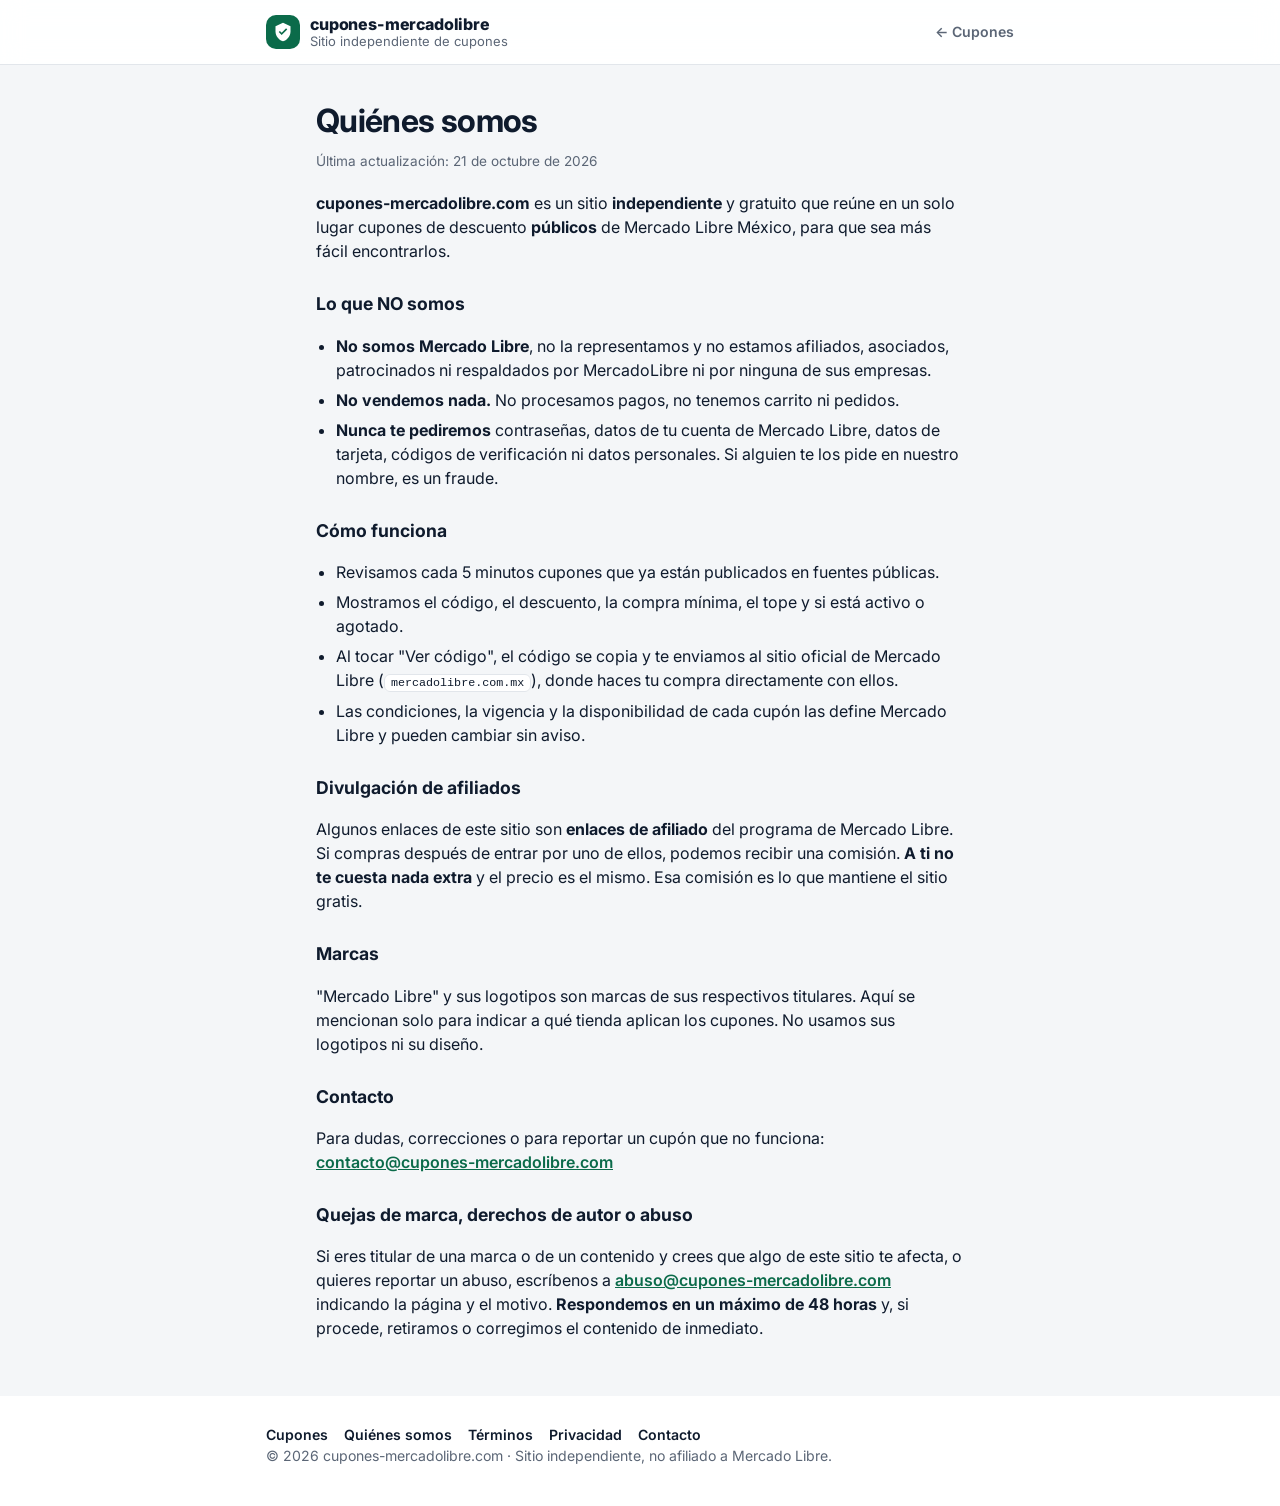
==== acerca.html @ a334231e "Animación de 27 s "Cómo usar un cupón" (16:9, sin audio) Motion graphic hecho con HTML y JS en la se" ====
<!doctype html>
<html lang="es-MX">
<head>
  <meta charset="utf-8">
  <meta name="viewport" content="width=device-width, initial-scale=1">
  <title>Quiénes somos y contacto — cupones-mercadolibre.com</title>
  <meta name="description" content="cupones-mercadolibre.com es un sitio independiente que reúne cupones públicos de Mercado Libre México. No estamos afiliados a Mercado Libre. Contacto y divulgación de afiliados.">
  <link rel="canonical" href="https://cupones-mercadolibre.com/acerca">
  <link rel="icon" href="data:image/svg+xml,<svg xmlns='http://www.w3.org/2000/svg' viewBox='0 0 24 24'><path fill='%230b6b4a' d='M12 1 3 5v6c0 5.6 3.8 10.7 9 12 5.2-1.3 9-6.4 9-12V5l-9-4z'/><path fill='white' d='m10.4 15.6-3.5-3.5 1.4-1.4 2.1 2.1 5.3-5.3 1.4 1.4z'/></svg>">
  <link rel="preconnect" href="https://fonts.googleapis.com">
  <link rel="preconnect" href="https://fonts.gstatic.com" crossorigin>
  <link href="https://fonts.googleapis.com/css2?family=Inter:wght@400;600;700;800&display=swap" rel="stylesheet">
  <link rel="stylesheet" href="styles.css?v=9">
</head>
<body>
  <header class="top">
    <div class="wrap top-in">
      <a class="logo" href="/" aria-label="cupones-mercadolibre.com, inicio"><span class="logo-mark" aria-hidden="true"><svg viewBox="0 0 24 24"><path d="M12 1 3 5v6c0 5.6 3.8 10.7 9 12 5.2-1.3 9-6.4 9-12V5l-9-4z"/><path class="logo-check" d="m10.4 15.6-3.5-3.5 1.4-1.4 2.1 2.1 5.3-5.3 1.4 1.4z"/></svg></span><span class="logo-txt"><span class="logo-nombre">cupones-mercadolibre</span><span class="logo-tag">Sitio independiente de cupones</span></span></a>
      <a class="volver" href="/">← Cupones</a>
    </div>
  </header>

  <main class="wrap legal">
    <h1>Quiénes somos</h1>
    <p class="actualizado">Última actualización: 21 de octubre de 2026</p>

    <p><strong>cupones-mercadolibre.com</strong> es un sitio <strong>independiente</strong> y gratuito que reúne en un solo lugar cupones de descuento <strong>públicos</strong> de Mercado Libre México, para que sea más fácil encontrarlos.</p>

    <h2>Lo que NO somos</h2>
    <ul>
      <li><strong>No somos Mercado Libre</strong>, no la representamos y no estamos afiliados, asociados, patrocinados ni respaldados por MercadoLibre ni por ninguna de sus empresas.</li>
      <li><strong>No vendemos nada.</strong> No procesamos pagos, no tenemos carrito ni pedidos.</li>
      <li><strong>Nunca te pediremos</strong> contraseñas, datos de tu cuenta de Mercado Libre, datos de tarjeta, códigos de verificación ni datos personales. Si alguien te los pide en nuestro nombre, es un fraude.</li>
    </ul>

    <h2>Cómo funciona</h2>
    <ul>
      <li>Revisamos cada 5 minutos cupones que ya están publicados en fuentes públicas.</li>
      <li>Mostramos el código, el descuento, la compra mínima, el tope y si está activo o agotado.</li>
      <li>Al tocar "Ver código", el código se copia y te enviamos al sitio oficial de Mercado Libre (<code>mercadolibre.com.mx</code>), donde haces tu compra directamente con ellos.</li>
      <li>Las condiciones, la vigencia y la disponibilidad de cada cupón las define Mercado Libre y pueden cambiar sin aviso.</li>
    </ul>

    <h2 id="afiliados">Divulgación de afiliados</h2>
    <p>Algunos enlaces de este sitio son <strong>enlaces de afiliado</strong> del programa de Mercado Libre. Si compras después de entrar por uno de ellos, podemos recibir una comisión. <strong>A ti no te cuesta nada extra</strong> y el precio es el mismo. Esa comisión es lo que mantiene el sitio gratis.</p>

    <h2>Marcas</h2>
    <p>"Mercado Libre" y sus logotipos son marcas de sus respectivos titulares. Aquí se mencionan solo para indicar a qué tienda aplican los cupones. No usamos sus logotipos ni su diseño.</p>

    <h2 id="contacto">Contacto</h2>
    <p>Para dudas, correcciones o para reportar un cupón que no funciona:<br>
      <a href="mailto:contacto@cupones-mercadolibre.com">contacto@cupones-mercadolibre.com</a></p>

    <h2 id="quejas">Quejas de marca, derechos de autor o abuso</h2>
    <p>Si eres titular de una marca o de un contenido y crees que algo de este sitio te afecta, o quieres reportar un abuso, escríbenos a <a href="mailto:abuso@cupones-mercadolibre.com">abuso@cupones-mercadolibre.com</a> indicando la página y el motivo. <strong>Respondemos en un máximo de 48 horas</strong> y, si procede, retiramos o corregimos el contenido de inmediato.</p>
  </main>

  <footer class="pie">
    <div class="wrap">
      <nav class="pie-links"><a href="/">Cupones</a><a href="/acerca">Quiénes somos</a><a href="/terminos">Términos</a><a href="/privacidad">Privacidad</a><a href="/acerca#contacto">Contacto</a></nav>
      <p>© 2026 cupones-mercadolibre.com · Sitio independiente, no afiliado a Mercado Libre.</p>
    </div>
  </footer>
</body>
</html>
---- styles.css ----
:root {
  --bg: #f4f6f8;
  --card: #ffffff;
  --text: #0f1b2d;
  --muted: #5b6676;
  --line: #e2e6eb;
  --soft: #f0f3f6;
  --accent: #0b6b4a;
  --accent-ink: #ffffff;
  --accent-soft: #e7f4ee;
  --accent-line: #bfe0d0;
  --warn: #b45309;
  --warn-soft: #fdf3e4;
  --heart: #e11d48;
  --heart-soft: #fde8ee;
  --radius: 14px;
  --ease-out: cubic-bezier(0.23, 1, 0.32, 1);
}
@media (prefers-color-scheme: dark) {
  :root {
    --bg: #0d1117;
    --card: #161b22;
    --text: #e8edf3;
    --muted: #97a3b2;
    --line: #2a313b;
    --soft: #1c222b;
    --accent: #3fcf95;
    --accent-ink: #052016;
    --accent-soft: #12302a;
    --accent-line: #1f5a45;
    --warn: #f5a524;
    --warn-soft: #33260f;
    --heart: #fb7185;
    --heart-soft: #3a1820;
  }
}

* { box-sizing: border-box; }
[hidden] { display: none !important; }
html { -webkit-text-size-adjust: 100%; scroll-behavior: smooth; scroll-padding-top: 72px; }
body {
  margin: 0;
  font-family: Inter, system-ui, -apple-system, "Segoe UI", Roboto, sans-serif;
  background: var(--bg);
  color: var(--text);
  line-height: 1.5;
  -webkit-font-smoothing: antialiased;
}
.wrap { max-width: 780px; margin: 0 auto; padding: 0 16px; }
.nowrap { white-space: nowrap; }
button, input, textarea { font: inherit; color: inherit; }
::selection { background: var(--accent-soft); color: var(--text); }
:focus-visible { outline: 2px solid var(--accent); outline-offset: 2px; border-radius: 6px; }
svg { display: block; }

/* ---------- Encabezado ---------- */
.top {
  position: sticky; top: 0; z-index: 10;
  background: color-mix(in srgb, var(--card) 92%, transparent);
  backdrop-filter: saturate(180%) blur(12px);
  -webkit-backdrop-filter: saturate(180%) blur(12px);
  border-bottom: 1px solid var(--line);
}
.top-in { display: flex; align-items: center; justify-content: space-between; gap: 16px; height: 64px; }
.logo { display: flex; align-items: center; gap: 10px; color: var(--text); text-decoration: none; min-width: 0; }
.logo-mark { flex: none; width: 34px; height: 34px; display: grid; place-items: center; border-radius: 10px; background: var(--accent); }
.logo-mark svg { width: 20px; height: 20px; fill: var(--accent-ink); }
.logo-mark .logo-check { fill: var(--accent); }
.logo-txt { display: flex; flex-direction: column; line-height: 1.15; min-width: 0; }
.logo-nombre { font-weight: 800; font-size: 1rem; letter-spacing: -.01em; white-space: nowrap; }
.logo-tag { font-size: .8125rem; color: var(--muted); font-weight: 400; white-space: nowrap; }
.nav { display: flex; gap: 4px; }
.nav a { color: var(--muted); text-decoration: none; font-size: .88rem; font-weight: 600; padding: 8px 10px; border-radius: 8px; transition: color 150ms ease, background-color 150ms ease; }
.nav a:hover { color: var(--text); background: var(--soft); }

/* ---------- Portada ---------- */
.hero { background: var(--card); padding: 36px 0 28px; }
.vivo { display: flex; align-items: center; gap: 8px; margin: 16px 0 0; color: var(--accent); font-size: .95rem; font-weight: 600; }
.punto { width: 8px; height: 8px; border-radius: 50%; background: var(--accent); box-shadow: 0 0 0 3px color-mix(in srgb, var(--accent) 25%, transparent); }
.hero h1 {
  margin: 0;
  font-size: clamp(2.2rem, 7vw, 3.5rem);
  line-height: 1.04; letter-spacing: -.03em; font-weight: 800;
  text-wrap: balance;
}
.sub { margin: 12px 0 0; color: var(--text); max-width: 60ch; font-size: 1.125rem; }

.confianza { list-style: none; margin: 14px 0 0; padding: 0; display: flex; flex-wrap: wrap; gap: 6px 20px; }
.confianza li { display: flex; align-items: center; gap: 7px; font-size: .95rem; color: var(--muted); }
.ok {
  flex: none; width: 18px; height: 18px; border-radius: 50%; background: var(--accent);
  -webkit-mask: url("data:image/svg+xml,%3Csvg xmlns='http://www.w3.org/2000/svg' viewBox='0 0 24 24'%3E%3Cpath d='M12 2a10 10 0 1 0 0 20 10 10 0 0 0 0-20zm-1.2 14.2-4-4 1.4-1.4 2.6 2.6 5.6-5.6 1.4 1.4-7 7z'/%3E%3C/svg%3E") center / contain no-repeat;
          mask: url("data:image/svg+xml,%3Csvg xmlns='http://www.w3.org/2000/svg' viewBox='0 0 24 24'%3E%3Cpath d='M12 2a10 10 0 1 0 0 20 10 10 0 0 0 0-20zm-1.2 14.2-4-4 1.4-1.4 2.6 2.6 5.6-5.6 1.4 1.4-7 7z'/%3E%3C/svg%3E") center / contain no-repeat;
}


/* ---------- Cómo funciona ---------- */
.como { margin-top: 48px; }
.como h2 { margin: 0 0 14px; font-size: 1.35rem; letter-spacing: -.02em; font-weight: 800; }
.pasos { list-style: none; padding: 0; margin: 0; display: grid; grid-template-columns: repeat(2, 1fr); gap: 10px; counter-reset: paso; }
.pasos li { counter-increment: paso; position: relative; background: var(--card); border-radius: 12px; padding: 16px 16px 16px 56px; }
.pasos li::before {
  content: counter(paso); position: absolute; left: 16px; top: 15px;
  display: grid; place-items: center; width: 28px; height: 28px; border-radius: 50%;
  background: var(--accent-soft); color: var(--accent); font-weight: 800; font-size: .9rem;
}
.pasos strong { display: block; font-size: 1rem; }
.pasos span { display: block; font-size: .95rem; color: var(--muted); margin-top: 2px; }

/* ---------- Títulos de sección ---------- */
.seccion-titulo { display: flex; flex-wrap: wrap; align-items: center; justify-content: space-between; gap: 8px 16px; margin: 32px 0 14px; }
.seccion-titulo h2 { margin: 0; font-size: 1.35rem; letter-spacing: -.02em; font-weight: 800; }
.seccion-sub { margin: 0; width: 100%; color: var(--muted); font-size: 1rem; }
.bloque { margin-top: 8px; }

/* Filtros */
.chips { display: flex; gap: 8px; flex-wrap: wrap; }
.chip {
  font-size: .85rem; font-weight: 600;
  border: 1px solid var(--line); background: var(--card); color: var(--text);
  padding: 6px 14px; border-radius: 999px; cursor: pointer;
  transition: transform 140ms var(--ease-out), background-color 150ms ease, color 150ms ease;
}
.chip:active { transform: scale(0.97); }
.chip[aria-pressed="true"] { background: var(--text); border-color: var(--text); color: var(--card); }

/* ---------- Cupones ---------- */
.lista { display: grid; gap: 14px; }
.cupon {
  display: grid;
  grid-template-columns: 140px 1fr;
  background: var(--card);
  border-radius: var(--radius);
  overflow: hidden;
  animation: entrar 360ms var(--ease-out) both;
  animation-delay: calc(min(var(--i, 0), 8) * 45ms);
}
@keyframes entrar { from { opacity: 0; transform: translateY(8px); } }
.sin-animar .cupon { animation: none; }

/* Talón: el monto */
.talon {
  position: relative;
  display: flex; flex-direction: column; justify-content: center; align-items: center;
  padding: 18px 10px;
  background: var(--accent-soft);
  color: var(--accent);
  text-align: center;
  border-right: 1px solid var(--accent-line);
}
.talon::before, .talon::after {
  content: ""; position: absolute; right: -8px;
  width: 14px; height: 14px; border-radius: 50%;
  background: var(--bg);
}
.talon::before { top: -8px; }
.talon::after { bottom: -8px; }
.monto { font-size: 1.75rem; font-weight: 800; letter-spacing: -.035em; line-height: 1; }
.monto-sufijo { margin-top: 4px; font-size: .85rem; font-weight: 600; }

.cuerpo { padding: 16px 18px; display: flex; flex-direction: column; gap: 12px; min-width: 0; }
.fila { display: flex; align-items: center; justify-content: space-between; gap: 8px; }
.cat { font-size: .9rem; font-weight: 600; color: var(--muted); }
.estado { display: inline-flex; align-items: center; gap: 4px; font-size: .82rem; font-weight: 700; padding: 3px 9px 3px 7px; border-radius: 999px; white-space: nowrap; }
.estado svg { width: 14px; height: 14px; fill: currentColor; }
.estado-activo { color: var(--accent); background: var(--accent-soft); }
.estado-pocas { color: var(--warn); background: var(--warn-soft); }
.estado-proximamente, .estado-agotado, .estado-vencido, .estado-finalizado { color: var(--muted); background: var(--soft); padding-left: 9px; }

/* Cuadros de datos */
.cuadros { display: grid; grid-template-columns: repeat(3, 1fr); gap: 8px; margin: 0; }
.cuadros div { background: var(--soft); border-radius: 10px; padding: 8px 10px; min-width: 0; }
.cuadros dt { font-size: .82rem; color: var(--muted); font-weight: 400; }
.cuadros dd { margin: 1px 0 0; font-weight: 800; font-size: 1.05rem; font-variant-numeric: tabular-nums; overflow: hidden; text-overflow: ellipsis; white-space: nowrap; }
.nota { margin: 0; font-size: .92rem; color: var(--muted); }

/* Código y botón */
.accion { display: flex; gap: 8px; align-items: stretch; }
.codigo {
  flex: 1; min-width: 0;
  display: flex; align-items: center; gap: 8px;
  padding: 0 12px; height: 46px;
  border: 1px solid var(--line); border-radius: 10px; background: var(--soft);
  font-family: ui-monospace, "SF Mono", Consolas, monospace;
  font-size: 1.02rem; font-weight: 700; letter-spacing: .08em;
  transition: border-color 200ms ease, background-color 200ms ease, color 200ms ease;
}
.codigo svg { flex: none; width: 16px; height: 16px; fill: var(--muted); }
.codigo span { overflow: hidden; text-overflow: ellipsis; white-space: nowrap; }
.codigo.visto { border-color: var(--accent-line); background: var(--accent-soft); color: var(--accent); }
.codigo.visto svg { fill: var(--accent); }
.btn {
  font-weight: 700; font-size: .95rem;
  height: 46px; padding: 0 22px;
  border: 0; border-radius: 10px; cursor: pointer;
  background: var(--accent); color: var(--accent-ink);
  text-decoration: none; display: inline-flex; align-items: center; justify-content: center;
  white-space: nowrap;
  transition: transform 140ms var(--ease-out), filter 150ms ease, opacity 150ms ease;
}
.btn:active { transform: scale(0.97); }
.btn:disabled { opacity: .6; cursor: default; }
.btn.full { flex: 1; }
.btn-chico { height: 36px; padding: 0 16px; font-size: .88rem; }

.pie-cupon { display: flex; justify-content: space-between; align-items: center; gap: 8px; font-size: .88rem; color: var(--muted); }
.vence .pronto { color: var(--warn); font-weight: 600; }
.ir { display: inline-flex; align-items: center; gap: 5px; color: var(--muted); text-decoration: none; font-weight: 600; white-space: nowrap; }
.ir svg { width: 13px; height: 13px; fill: var(--accent); }
.ir:hover { color: var(--text); }

/* Me gusta, usos y opiniones */
.social { display: flex; flex-wrap: wrap; gap: 8px; padding-top: 4px; }
.pill {
  display: inline-flex; align-items: center; gap: 6px;
  height: 36px; padding: 0 12px; border-radius: 999px;
  border: 1px solid var(--line); background: var(--card);
  font-size: .88rem; font-weight: 600; color: var(--muted);
}
.pill svg { width: 16px; height: 16px; fill: currentColor; flex: none; }
.pill b { color: var(--text); font-variant-numeric: tabular-nums; }
button.pill { cursor: pointer; transition: transform 140ms var(--ease-out), background-color 150ms ease, color 150ms ease, border-color 150ms ease; }
button.pill:active { transform: scale(0.95); }
.pill.dato { border-color: transparent; background: transparent; padding: 0 4px; }
.like.activo { color: var(--heart); background: var(--heart-soft); border-color: transparent; }
.like.activo svg { animation: latido 300ms var(--ease-out); }
@keyframes latido { 40% { transform: scale(1.25); } }
.opinar[aria-expanded="true"] { background: var(--text); color: var(--card); border-color: var(--text); }

.opiniones { border-radius: 12px; background: var(--soft); padding: 12px; }
.op-form { display: grid; gap: 8px; }
.op-form input, .op-form textarea {
  width: 100%; border: 1px solid var(--line); background: var(--card);
  border-radius: 10px; padding: 9px 12px; font-size: .92rem; resize: vertical;
}
.op-form input:focus, .op-form textarea:focus { outline: 2px solid var(--accent); outline-offset: 1px; border-color: transparent; }
.op-acciones { display: flex; align-items: center; justify-content: space-between; gap: 8px; }
.op-regla { font-size: .82rem; color: var(--muted); }
.op-error { margin: 0; font-size: .84rem; color: var(--warn); font-weight: 600; }
.op-lista { list-style: none; margin: 12px 0 0; padding: 0; display: grid; gap: 8px; }
.op-lista li { background: var(--card); border-radius: 10px; padding: 10px 12px; }
.op-cabeza { display: flex; justify-content: space-between; gap: 8px; font-size: .82rem; }
.op-cabeza span { color: var(--muted); }
.op-lista p { margin: 2px 0 0; font-size: .92rem; overflow-wrap: anywhere; }
.op-lista .op-vacio { background: transparent; color: var(--muted); font-size: .88rem; text-align: center; }
.op-cargando { margin: 0; color: var(--muted); font-size: .88rem; text-align: center; }

/* Agotados e historial: mismo cupón, más apagado */
.es-apagado .talon { background: var(--soft); color: var(--muted); border-right-color: var(--line); }
.es-apagado .monto { text-decoration: line-through; text-decoration-thickness: 2px; }
.es-apagado .codigo { color: var(--muted); }
.es-historial { grid-template-columns: 112px 1fr; }
.es-historial .monto { font-size: 1.3rem; }
.es-historial .cuerpo { padding: 14px 16px; gap: 10px; }
.es-historial .codigo { height: 38px; font-size: .92rem; }

/* Esqueleto de carga */
.esqueleto { height: 230px; background: linear-gradient(90deg, var(--card), var(--soft), var(--card)); background-size: 200% 100%; animation: brillo 1.2s linear infinite; }
@keyframes brillo { to { background-position: -200% 0; } }
.vacio { text-align: center; color: var(--muted); padding: 40px 0; }

/* ---------- ¿Es seguro? ---------- */
.seguro { margin-top: 48px; background: var(--card); border-radius: 16px; padding: 22px; }
.seguro-cabeza { display: flex; gap: 14px; align-items: center; margin-bottom: 14px; }
.seguro-icono { flex: none; width: 44px; height: 44px; border-radius: 12px; background: var(--accent-soft); display: grid; place-items: center; }
.seguro-icono svg { width: 24px; height: 24px; fill: var(--accent); }
.seguro-icono .logo-check { fill: var(--accent-soft); }
.seguro h2 { margin: 0; font-size: 1.25rem; letter-spacing: -.02em; }
.seguro-cabeza p { margin: 2px 0 0; color: var(--muted); font-size: 1rem; }
.faq details { border-top: 1px solid var(--line); }
.faq summary {
  list-style: none; cursor: pointer;
  display: flex; justify-content: space-between; align-items: center; gap: 12px;
  padding: 14px 2px; font-weight: 700; font-size: 1rem;
}
.faq summary::-webkit-details-marker { display: none; }
.faq summary::after { content: "+"; flex: none; font-size: 1.3rem; font-weight: 400; color: var(--muted); transition: transform 200ms var(--ease-out); }
.faq details[open] summary::after { transform: rotate(45deg); }
.faq p { margin: -4px 2px 14px; color: var(--muted); font-size: 1rem; max-width: 65ch; }
.faq p strong { color: var(--text); }
.faq a { color: var(--accent); font-weight: 600; }

/* ---------- Pie ---------- */
.pie { margin-top: 56px; background: var(--card); padding: 28px 0 32px; font-size: .88rem; color: var(--muted); }
.pie p { margin: 0 0 8px; max-width: 70ch; }
.pie a { color: inherit; }
.pie-arriba { display: flex; flex-wrap: wrap; align-items: center; justify-content: space-between; gap: 12px 24px; margin-bottom: 16px; }
.logo-pie .logo-mark { width: 28px; height: 28px; border-radius: 8px; }
.logo-pie .logo-mark svg { width: 16px; height: 16px; }
.logo-pie .logo-nombre { font-size: .92rem; }
.pie-links { display: flex; flex-wrap: wrap; gap: 6px 16px; }
.pie-links a { color: var(--text); font-weight: 600; text-decoration: none; }
.pie-links a:hover { text-decoration: underline; }
.pie-ssl { margin-top: 12px !important; }
.candado {
  display: inline-block; vertical-align: -1px; margin-right: 6px;
  width: 13px; height: 13px; background: var(--accent);
  -webkit-mask: url("data:image/svg+xml,%3Csvg xmlns='http://www.w3.org/2000/svg' viewBox='0 0 24 24'%3E%3Cpath d='M7 10V7a5 5 0 0 1 10 0v3h1a2 2 0 0 1 2 2v8a2 2 0 0 1-2 2H6a2 2 0 0 1-2-2v-8a2 2 0 0 1 2-2h1zm2 0h6V7a3 3 0 0 0-6 0v3z'/%3E%3C/svg%3E") center / contain no-repeat;
          mask: url("data:image/svg+xml,%3Csvg xmlns='http://www.w3.org/2000/svg' viewBox='0 0 24 24'%3E%3Cpath d='M7 10V7a5 5 0 0 1 10 0v3h1a2 2 0 0 1 2 2v8a2 2 0 0 1-2 2H6a2 2 0 0 1-2-2v-8a2 2 0 0 1 2-2h1zm2 0h6V7a3 3 0 0 0-6 0v3z'/%3E%3C/svg%3E") center / contain no-repeat;
}

/* ---------- Animación "Cómo usar un cupón" ----------
   Escena fija de 1600×900 escalada al ancho del contenedor (--k lo pone motion.js).
   Tiene su propia paleta editorial: marfil y verde oliva, igual en modo claro y oscuro. */
.mg {
  --marfil: #f5f0e4; --panel: #ebe4d2; --tinta: #23271a; --oliva: #5d6b2e; --oliva-suave: #dfe2c6; --gris: #6b6a5c;
  position: relative; margin: 0 0 14px; aspect-ratio: 16 / 9; overflow: hidden;
  border-radius: 16px; background: var(--marfil); color: var(--tinta);
}
.mg-escena { position: absolute; left: 0; top: 0; width: 1600px; height: 900px; transform: scale(var(--k, .4)); transform-origin: 0 0; }
.mg-escena * { box-sizing: border-box; }
.mg-escena > *, .mg-camara > *, .mg-texto > * { position: absolute; }
.mg-escena [data-anim] { will-change: transform, opacity; }

/* Texto */
.mg-texto { left: 0; top: 0; width: 660px; height: 900px; }
.mg-bloque { left: 96px; top: 0; bottom: 0; width: 520px; display: flex; flex-direction: column; justify-content: center; opacity: 0; }
.mg-titulo, .mg-h { font-family: "Instrument Serif", Georgia, serif; font-weight: 400; margin: 0; letter-spacing: -.01em; color: var(--tinta); }
.mg-titulo { font-size: 128px; line-height: .95; }
.mg-titulo em { color: var(--oliva); }
.mg-h { font-size: 96px; line-height: .98; }
.mg-n { font-family: "Instrument Serif", Georgia, serif; font-size: 64px; line-height: 1; color: var(--oliva); margin-bottom: 18px; }
.mg-lead { margin: 28px 0 0; font-size: 32px; line-height: 1.35; color: var(--tinta); }
.mg-nota { margin: 24px 0 0; font-size: 22px; color: var(--gris); }

/* Panel y cámara */
.mg-panel { left: 660px; top: 0; width: 940px; height: 900px; background: var(--panel); overflow: hidden; }
.mg-panel > * { position: absolute; }
.mg-camara { left: 0; top: 0; width: 940px; height: 900px; transform-origin: 0 0; }
.mg-ilustrativo { left: 96px; bottom: 40px; font-size: 20px; color: var(--gris); }

/* Cupón */
.mg-ticket { left: 100px; top: 320px; width: 740px; height: 270px; display: flex; background: #fffdf7; border-radius: 28px; overflow: hidden; opacity: 0; }
.mg-talon { width: 220px; flex: none; display: flex; flex-direction: column; align-items: center; justify-content: center; background: var(--oliva-suave); color: var(--oliva); }
.mg-talon b { font-size: 64px; font-weight: 800; letter-spacing: -.03em; line-height: 1; }
.mg-talon span { font-size: 22px; font-weight: 600; margin-top: 6px; }
.mg-cuerpo { flex: 1; padding: 26px 30px; display: flex; flex-direction: column; gap: 18px; }
.mg-fila { display: flex; justify-content: space-between; align-items: center; font-size: 22px; font-weight: 600; color: var(--gris); }
.mg-fila i { font-style: normal; font-size: 19px; font-weight: 700; color: var(--oliva); background: var(--oliva-suave); padding: 4px 14px; border-radius: 999px; }
.mg-datos { display: grid; grid-template-columns: repeat(3, 1fr); gap: 10px; font-size: 25px; font-weight: 800; }
.mg-datos div { background: var(--marfil); border-radius: 12px; padding: 8px 12px; }
.mg-datos small { display: block; font-size: 17px; font-weight: 400; color: var(--gris); }
.mg-accion { display: flex; gap: 12px; }
.mg-codigo { flex: 1; display: flex; align-items: center; padding: 0 18px; height: 62px; border-radius: 14px; background: var(--marfil); font-family: ui-monospace, Consolas, monospace; font-size: 26px; font-weight: 700; letter-spacing: .08em; transition: background-color .3s, color .3s; }
.mg-codigo.on { background: var(--oliva-suave); color: var(--oliva); }
.mg-btn { display: inline-flex; align-items: center; justify-content: center; height: 62px; padding: 0 28px; border-radius: 14px; background: var(--oliva); color: #fffdf7; font-size: 24px; font-weight: 700; white-space: nowrap; transition: background-color .3s; }
.mg-btn.on { background: var(--tinta); }
.mg-chip { left: 0; top: 0; padding: 14px 24px; border-radius: 999px; background: var(--oliva); color: #fffdf7; font-family: ui-monospace, Consolas, monospace; font-size: 26px; font-weight: 700; letter-spacing: .08em; opacity: 0; }

/* Teléfono */
.mg-tel { left: 280px; top: 60px; width: 380px; height: 780px; border-radius: 56px; background: var(--tinta); padding: 14px; opacity: 0; }
.mg-pantalla { position: relative; width: 100%; height: 100%; border-radius: 44px; background: #fffdf7; overflow: hidden; }
.mg-barra { position: absolute; left: 18px; right: 18px; top: 26px; height: 46px; border-radius: 23px; background: var(--marfil); display: flex; align-items: center; justify-content: center; gap: 8px; font-size: 19px; font-weight: 600; color: var(--tinta); }
.mg-candado { width: 14px; height: 16px; border-radius: 3px; background: var(--oliva); position: relative; }
.mg-candado::before { content: ""; position: absolute; left: 3px; top: -7px; width: 8px; height: 9px; border: 2.5px solid var(--oliva); border-bottom: 0; border-radius: 6px 6px 0 0; }
.mg-vista { position: absolute; left: 0; right: 0; top: 92px; bottom: 0; padding: 0 24px; opacity: 0; }
.mg-vista[data-v="carga"] { display: flex; flex-direction: column; align-items: center; justify-content: center; gap: 22px; padding-bottom: 92px; font-size: 22px; color: var(--gris); }
.mg-giro { width: 54px; height: 54px; border-radius: 50%; border: 6px solid var(--oliva-suave); border-top-color: var(--oliva); }
.mg-foto { height: 270px; border-radius: 22px; background: var(--marfil); display: grid; place-items: center; color: var(--tinta); }
.mg-foto svg { width: 190px; fill: var(--tinta); }
.mg-prod { margin: 22px 0 0; font-size: 23px; line-height: 1.3; }
.mg-precio { margin: 12px 0 0; font-size: 44px; font-weight: 800; letter-spacing: -.02em; }
.mg-envio { margin: 2px 0 0; font-size: 20px; font-weight: 600; color: var(--oliva); }
.mg-btn-ancho { position: absolute; left: 24px; right: 24px; bottom: 40px; }
.mg-resumen { margin: 10px 0 18px; font-size: 30px; font-weight: 800; }
.mg-linea { display: flex; justify-content: space-between; font-size: 22px; padding: 10px 0; }
.mg-verde { color: var(--oliva); font-weight: 700; }
.mg-etq { margin: 22px 0 10px; font-size: 20px; font-weight: 700; color: var(--gris); }
.mg-campo { display: flex; align-items: center; justify-content: space-between; height: 64px; padding: 0 8px 0 18px; border-radius: 14px; background: var(--marfil); font-size: 20px; color: var(--gris); }
.mg-campo.on { color: var(--tinta); font-family: ui-monospace, Consolas, monospace; font-weight: 700; letter-spacing: .06em; box-shadow: inset 0 0 0 2px var(--oliva); }
.mg-aplicar { height: 48px; padding: 0 18px; border-radius: 10px; background: var(--oliva); color: #fffdf7; display: grid; place-items: center; font-family: Inter, sans-serif; font-size: 19px; font-weight: 700; letter-spacing: 0; }
.mg-cupon { color: var(--oliva); font-weight: 700; opacity: 0; }
.mg-total { margin-top: 12px; padding-top: 18px; font-size: 30px; font-weight: 800; }

/* Toque, aviso y progreso */
.mg-dedo { left: 0; top: 0; width: 70px; height: 70px; margin: -35px 0 0 -35px; border-radius: 50%; background: rgba(35, 39, 26, .22); box-shadow: 0 0 0 3px rgba(255, 253, 247, .9); opacity: 0; }
.mg-toast { left: 0; right: 0; margin: 0 auto; width: max-content; top: 780px; padding: 18px 30px; border-radius: 999px; background: var(--tinta); color: #fffdf7; font-size: 26px; font-weight: 600; white-space: nowrap; opacity: 0; }
.mg.chico .mg-lead, .mg.chico .mg-nota { display: none; }
.mg.chico .mg-ilustrativo { font-size: 38px; bottom: 44px; }
.mg.chico .mg-h { font-size: 120px; }
.mg.chico .mg-titulo { font-size: 150px; }
.mg.chico .mg-n { font-size: 90px; }
.mg.chico .mg-control { width: 34px; height: 34px; right: 8px; bottom: 10px; }
.mg-progreso { left: 0; right: 0; bottom: 0; height: 6px; background: rgba(93, 107, 46, .15); }
.mg-progreso span { display: block; height: 100%; width: 100%; background: var(--oliva); transform-origin: 0 0; transform: scaleX(0); }

.mg-control {
  position: absolute; right: 10px; bottom: 14px; z-index: 2;
  width: 40px; height: 40px; border: 0; border-radius: 50%; cursor: pointer;
  display: grid; place-items: center; background: rgba(35, 39, 26, .78); color: #fffdf7;
  transition: transform 140ms var(--ease-out), background-color 150ms ease;
}
.mg-control:active { transform: scale(0.94); }
.mg-control svg { width: 18px; height: 18px; fill: currentColor; }
.mg-control[data-estado="play"] .i-play, .mg-control[data-estado="pausa"] .i-pausa { display: none; }
@media (hover: hover) and (pointer: fine) { .mg-control:hover { background: var(--tinta, #23271a); } }

/* ---------- Páginas legales ---------- */
.volver { font-size: .88rem; font-weight: 600; color: var(--muted); text-decoration: none; }
.volver:hover { color: var(--text); }
.legal { padding-top: 32px; max-width: 680px; }
.legal h1 { font-size: clamp(1.6rem, 5vw, 2rem); letter-spacing: -.02em; margin: 0; }
.legal h2 { font-size: 1.1rem; margin: 28px 0 8px; }
.legal p, .legal li { color: var(--text); }
.legal ul { padding-left: 20px; }
.legal li { margin-bottom: 6px; }
.legal a { color: var(--accent); font-weight: 600; }
.legal code { background: var(--card); border: 1px solid var(--line); border-radius: 6px; padding: 1px 6px; font-size: .9em; }
.actualizado { color: var(--muted) !important; font-size: .85rem; margin: 6px 0 20px; }

/* Aviso de copiado */
.toast {
  position: fixed; left: 50%; bottom: 24px; z-index: 20;
  transform: translate(-50%, 16px); opacity: 0; pointer-events: none;
  background: var(--text); color: var(--card);
  padding: 10px 16px; border-radius: 999px;
  font-weight: 600; font-size: .9rem; text-align: center;
  width: max-content; max-width: calc(100vw - 32px);
  transition: transform 260ms var(--ease-out), opacity 200ms ease;
}
.toast.visible { transform: translate(-50%, 0); opacity: 1; }

@media (hover: hover) and (pointer: fine) {
  .btn:hover { filter: brightness(1.08); }
  .chip:hover, button.pill:hover { border-color: var(--muted); }
}

@media (max-width: 680px) {
  .nav { display: none; }
}

@media (max-width: 560px) {
  .top-in { height: 58px; }
  .hero { padding: 22px 0 20px; }
  .hero h1 { font-size: 2.1rem; }
  .sub { font-size: 1.05rem; }
  .confianza { gap: 4px 14px; }
  .confianza li { font-size: .9rem; }
  .seccion-titulo { margin-top: 22px; }
  .pasos { grid-template-columns: 1fr; }
  .cupon, .es-historial { grid-template-columns: 1fr; }
  .talon {
    flex-direction: row; gap: 8px; align-items: baseline; justify-content: flex-start;
    padding: 14px 16px; border-right: 0; border-bottom: 1px solid var(--accent-line);
  }
  .talon::before, .talon::after { top: auto; bottom: -8px; }
  .talon::before { left: -8px; right: auto; }
  .talon::after { right: -8px; }
  .es-apagado .talon { border-bottom-color: var(--line); }
  .cuerpo { padding: 14px 16px 16px; }
  .cuadros dd { font-size: .92rem; }
  .accion { flex-direction: column; }
  .btn { width: 100%; }
  .btn-chico { width: auto; }
  .pie-cupon { flex-wrap: wrap; }
  .seguro { padding: 18px 16px; }
}

@media (prefers-reduced-motion: reduce) {
  html { scroll-behavior: auto; }
  .mg-codigo, .mg-btn { transition: none; }
  .cupon, .esqueleto, .like.activo svg { animation: none; }
  .toast { transition: opacity 200ms ease; transform: translate(-50%, 0); }
}
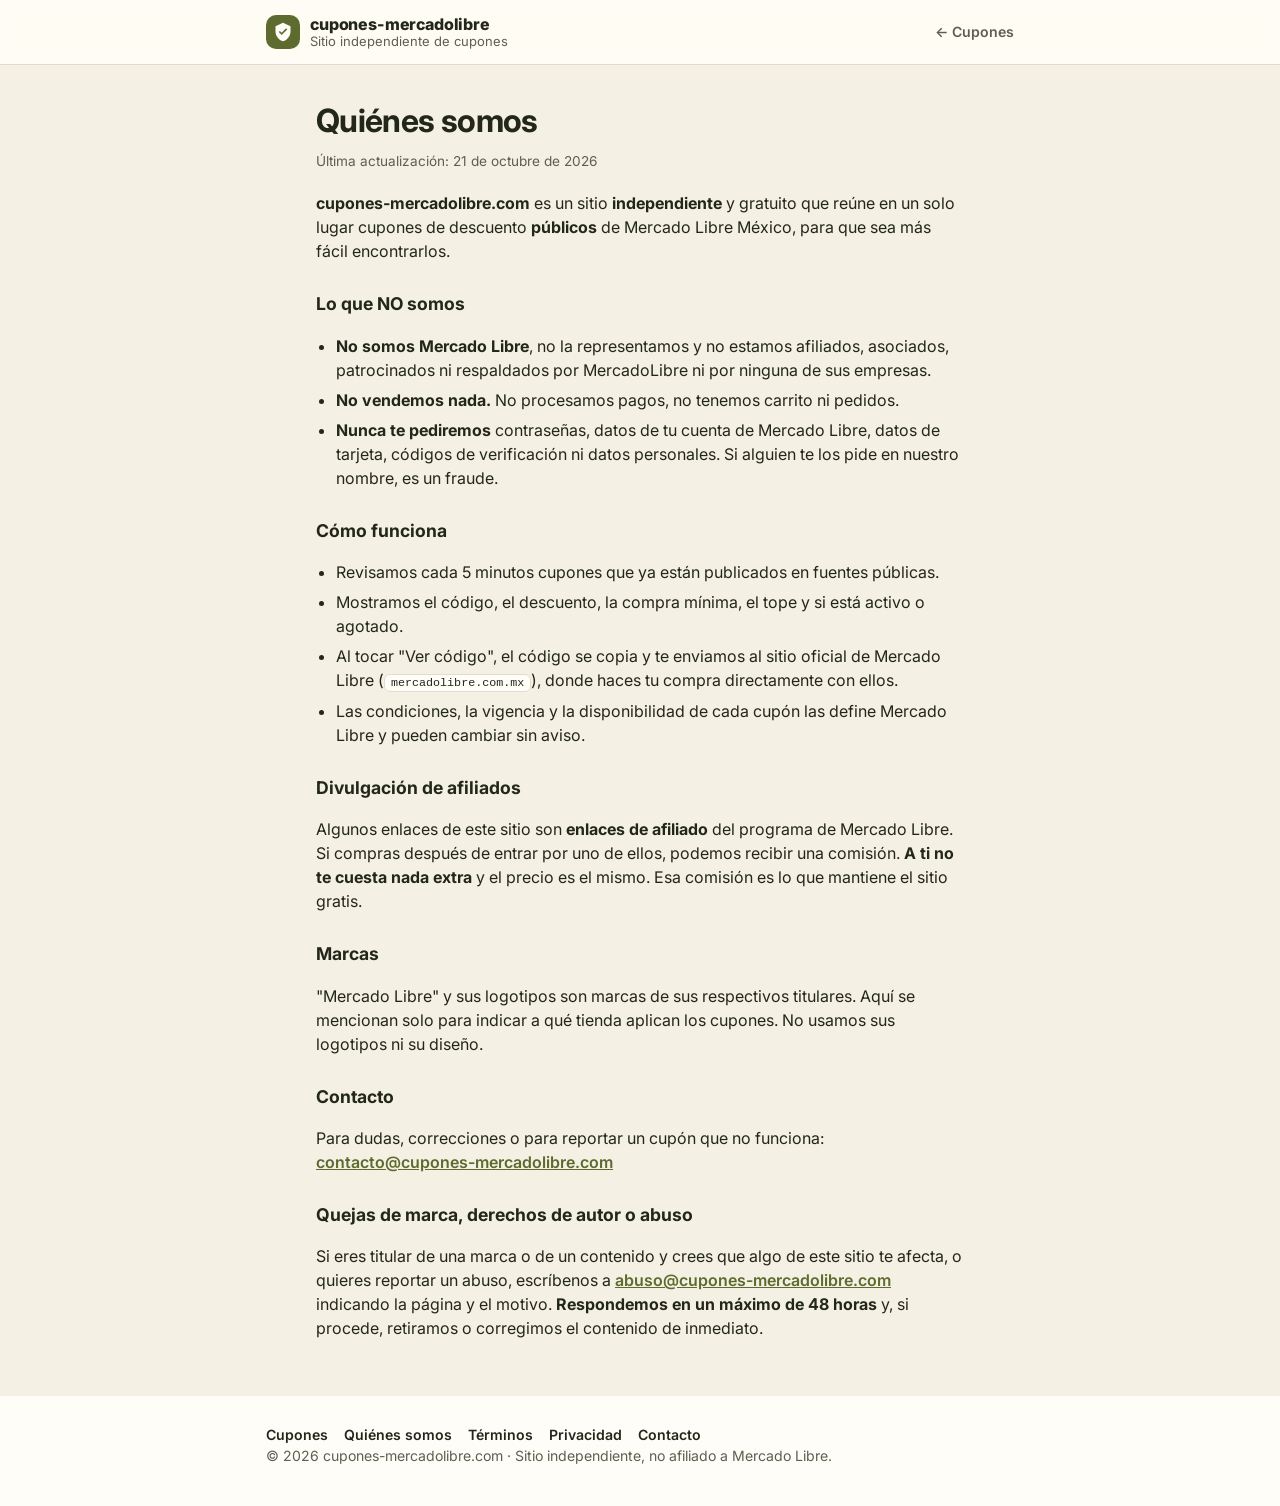
==== commit c509b0b7: "Colores marfil y verde oliva siempre claros, y etiqueta "Válido en Mercado Libre" - Una sola paleta " ====
--- a/acerca.html
+++ b/acerca.html
@@ -6,11 +6,11 @@
   <title>Quiénes somos y contacto — cupones-mercadolibre.com</title>
   <meta name="description" content="cupones-mercadolibre.com es un sitio independiente que reúne cupones públicos de Mercado Libre México. No estamos afiliados a Mercado Libre. Contacto y divulgación de afiliados.">
   <link rel="canonical" href="https://cupones-mercadolibre.com/acerca">
-  <link rel="icon" href="data:image/svg+xml,<svg xmlns='http://www.w3.org/2000/svg' viewBox='0 0 24 24'><path fill='%230b6b4a' d='M12 1 3 5v6c0 5.6 3.8 10.7 9 12 5.2-1.3 9-6.4 9-12V5l-9-4z'/><path fill='white' d='m10.4 15.6-3.5-3.5 1.4-1.4 2.1 2.1 5.3-5.3 1.4 1.4z'/></svg>">
+  <link rel="icon" href="data:image/svg+xml,<svg xmlns='http://www.w3.org/2000/svg' viewBox='0 0 24 24'><path fill='%235d6b2e' d='M12 1 3 5v6c0 5.6 3.8 10.7 9 12 5.2-1.3 9-6.4 9-12V5l-9-4z'/><path fill='white' d='m10.4 15.6-3.5-3.5 1.4-1.4 2.1 2.1 5.3-5.3 1.4 1.4z'/></svg>">
   <link rel="preconnect" href="https://fonts.googleapis.com">
   <link rel="preconnect" href="https://fonts.gstatic.com" crossorigin>
   <link href="https://fonts.googleapis.com/css2?family=Inter:wght@400;600;700;800&display=swap" rel="stylesheet">
-  <link rel="stylesheet" href="styles.css?v=9">
+  <link rel="stylesheet" href="styles.css?v=10">
 </head>
 <body>
   <header class="top">
--- a/styles.css
+++ b/styles.css
@@ -1,38 +1,23 @@
+/* Paleta marfil y verde oliva, siempre clara (también con el celular en modo oscuro). */
 :root {
-  --bg: #f4f6f8;
-  --card: #ffffff;
-  --text: #0f1b2d;
-  --muted: #5b6676;
-  --line: #e2e6eb;
-  --soft: #f0f3f6;
-  --accent: #0b6b4a;
-  --accent-ink: #ffffff;
-  --accent-soft: #e7f4ee;
-  --accent-line: #bfe0d0;
-  --warn: #b45309;
-  --warn-soft: #fdf3e4;
-  --heart: #e11d48;
-  --heart-soft: #fde8ee;
+  color-scheme: light;
+  --bg: #f5f0e4;
+  --card: #fffdf7;
+  --text: #23271a;
+  --muted: #5f5e50;
+  --line: #e3dcc9;
+  --soft: #efe9da;
+  --accent: #5d6b2e;
+  --accent-ink: #fffdf7;
+  --accent-soft: #e6e8cf;
+  --accent-line: #cdd2a8;
+  --warn: #9a4a0c;
+  --warn-soft: #f8ead8;
+  --heart: #c2263f;
+  --heart-soft: #f9e3e3;
+  --ml: #ffe600;
   --radius: 14px;
   --ease-out: cubic-bezier(0.23, 1, 0.32, 1);
-}
-@media (prefers-color-scheme: dark) {
-  :root {
-    --bg: #0d1117;
-    --card: #161b22;
-    --text: #e8edf3;
-    --muted: #97a3b2;
-    --line: #2a313b;
-    --soft: #1c222b;
-    --accent: #3fcf95;
-    --accent-ink: #052016;
-    --accent-soft: #12302a;
-    --accent-line: #1f5a45;
-    --warn: #f5a524;
-    --warn-soft: #33260f;
-    --heart: #fb7185;
-    --heart-soft: #3a1820;
-  }
 }
 
 * { box-sizing: border-box; }
@@ -128,7 +113,7 @@
 .lista { display: grid; gap: 14px; }
 .cupon {
   display: grid;
-  grid-template-columns: 140px 1fr;
+  grid-template-columns: 160px 1fr;
   background: var(--card);
   border-radius: var(--radius);
   overflow: hidden;
@@ -157,6 +142,13 @@
 .talon::after { bottom: -8px; }
 .monto { font-size: 1.75rem; font-weight: 800; letter-spacing: -.035em; line-height: 1; }
 .monto-sufijo { margin-top: 4px; font-size: .85rem; font-weight: 600; }
+/* Dónde se usa el cupón: etiqueta de texto, sin el logotipo de Mercado Libre. */
+.tienda {
+  margin-top: 12px; padding: 5px 10px; border-radius: 10px;
+  background: var(--ml); color: #2b2a1e;
+  font-size: .8125rem; font-weight: 700; line-height: 1.2; text-align: center;
+}
+.es-apagado .tienda { background: var(--line); color: var(--muted); }
 
 .cuerpo { padding: 16px 18px; display: flex; flex-direction: column; gap: 12px; min-width: 0; }
 .fila { display: flex; align-items: center; justify-content: space-between; gap: 8px; }
@@ -249,7 +241,7 @@
 .es-apagado .talon { background: var(--soft); color: var(--muted); border-right-color: var(--line); }
 .es-apagado .monto { text-decoration: line-through; text-decoration-thickness: 2px; }
 .es-apagado .codigo { color: var(--muted); }
-.es-historial { grid-template-columns: 112px 1fr; }
+.es-historial { grid-template-columns: 132px 1fr; }
 .es-historial .monto { font-size: 1.3rem; }
 .es-historial .cuerpo { padding: 14px 16px; gap: 10px; }
 .es-historial .codigo { height: 38px; font-size: .92rem; }
@@ -304,7 +296,7 @@
    Tiene su propia paleta editorial: marfil y verde oliva, igual en modo claro y oscuro. */
 .mg {
   --marfil: #f5f0e4; --panel: #ebe4d2; --tinta: #23271a; --oliva: #5d6b2e; --oliva-suave: #dfe2c6; --gris: #6b6a5c;
-  position: relative; margin: 0 0 14px; aspect-ratio: 16 / 9; overflow: hidden;
+  position: relative; margin: 16px 0 0; aspect-ratio: 16 / 9; overflow: hidden;
   border-radius: 16px; background: var(--marfil); color: var(--tinta);
 }
 .mg-escena { position: absolute; left: 0; top: 0; width: 1600px; height: 900px; transform: scale(var(--k, .4)); transform-origin: 0 0; }
@@ -334,6 +326,7 @@
 .mg-talon { width: 220px; flex: none; display: flex; flex-direction: column; align-items: center; justify-content: center; background: var(--oliva-suave); color: var(--oliva); }
 .mg-talon b { font-size: 64px; font-weight: 800; letter-spacing: -.03em; line-height: 1; }
 .mg-talon span { font-size: 22px; font-weight: 600; margin-top: 6px; }
+.mg-tienda { margin-top: 14px; padding: 6px 12px; border-radius: 10px; background: #ffe600; color: #2b2a1e; font-style: normal; font-size: 17px; font-weight: 700; line-height: 1.2; text-align: center; }
 .mg-cuerpo { flex: 1; padding: 26px 30px; display: flex; flex-direction: column; gap: 18px; }
 .mg-fila { display: flex; justify-content: space-between; align-items: center; font-size: 22px; font-weight: 600; color: var(--gris); }
 .mg-fila i { font-style: normal; font-size: 19px; font-weight: 700; color: var(--oliva); background: var(--oliva-suave); padding: 4px 14px; border-radius: 999px; }
@@ -443,6 +436,11 @@
     flex-direction: row; gap: 8px; align-items: baseline; justify-content: flex-start;
     padding: 14px 16px; border-right: 0; border-bottom: 1px solid var(--accent-line);
   }
+  /* En celular: el monto a la izquierda; "de descuento" y la etiqueta, apilados a su lado. */
+  .talon { display: grid; grid-template-columns: auto 1fr; column-gap: 12px; align-items: center; justify-items: start; }
+  .monto { grid-row: 1 / 3; }
+  .monto-sufijo { margin: 0; align-self: end; }
+  .tienda { margin: 4px 0 0; align-self: start; white-space: nowrap; }
   .talon::before, .talon::after { top: auto; bottom: -8px; }
   .talon::before { left: -8px; right: auto; }
   .talon::after { right: -8px; }
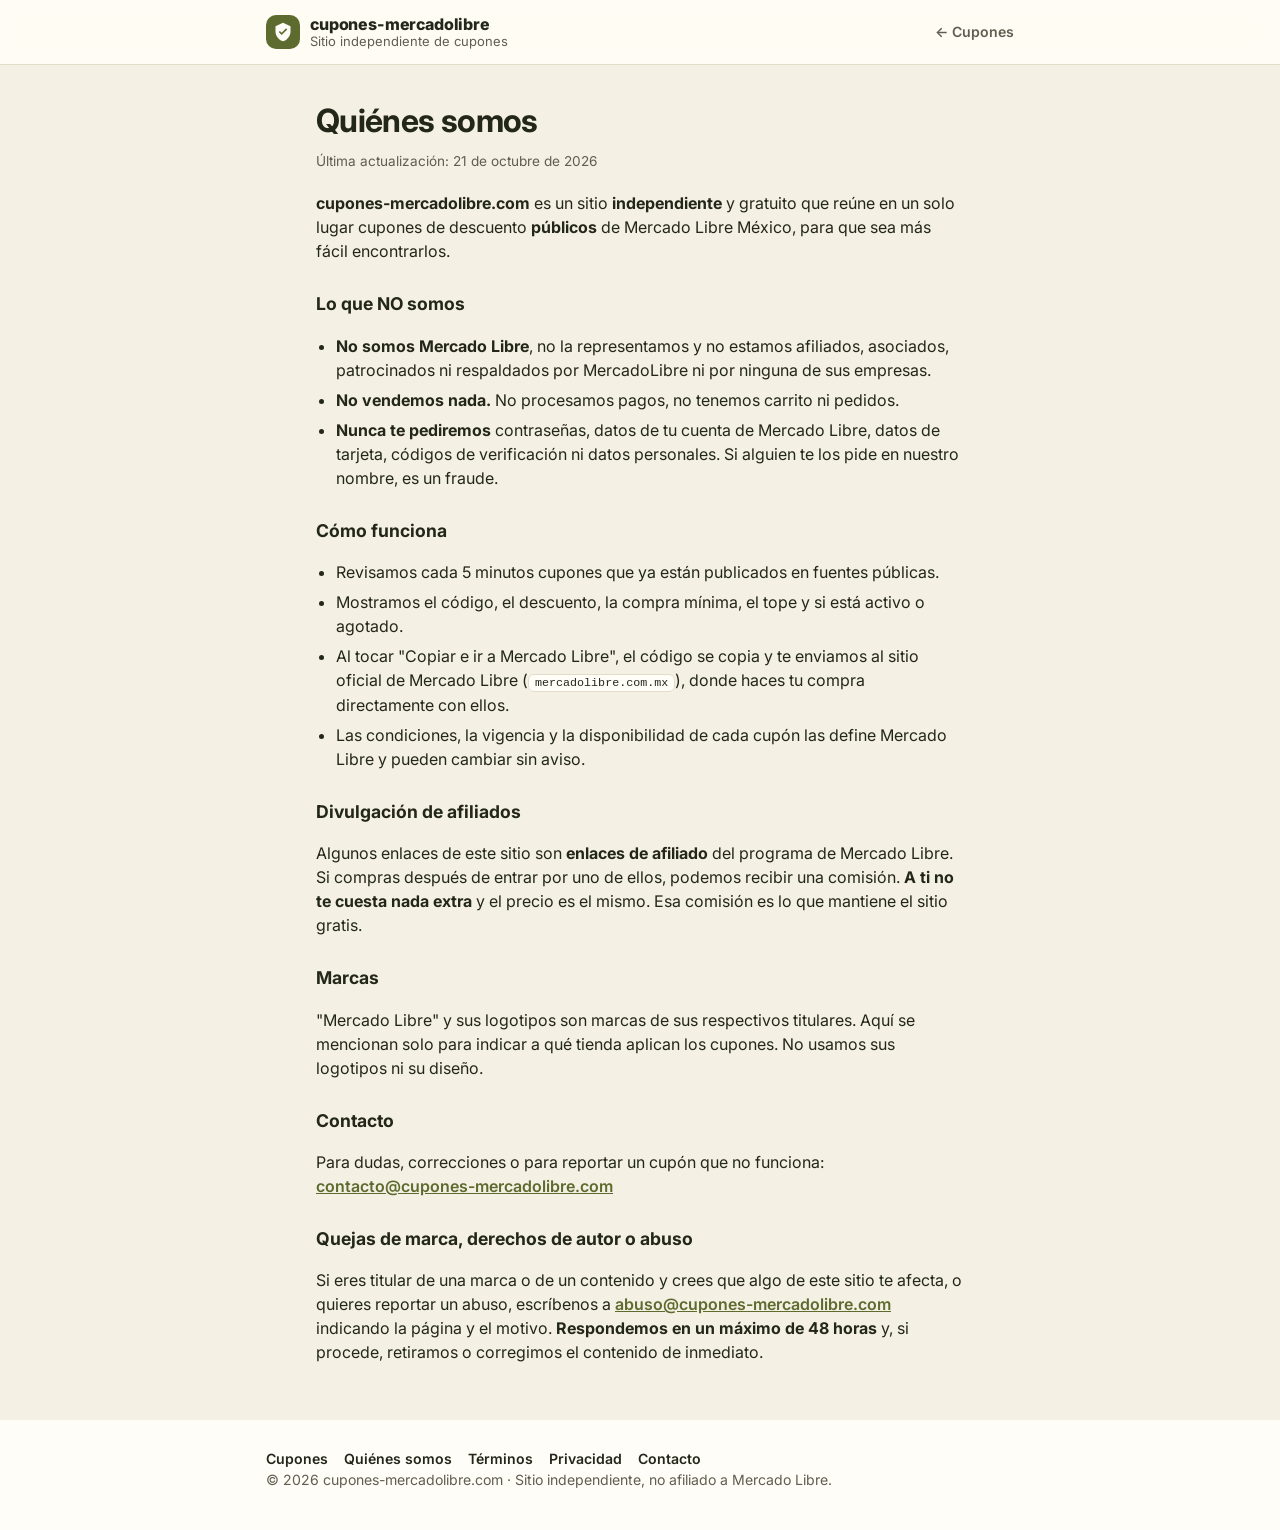
==== commit 0a71fada: "Tarjeta de cupón más sencilla para celular, botón "Copiar e ir a Mercado Libre" y opiniones aparte -" ====
--- a/acerca.html
+++ b/acerca.html
@@ -10,7 +10,7 @@
   <link rel="preconnect" href="https://fonts.googleapis.com">
   <link rel="preconnect" href="https://fonts.gstatic.com" crossorigin>
   <link href="https://fonts.googleapis.com/css2?family=Inter:wght@400;600;700;800&display=swap" rel="stylesheet">
-  <link rel="stylesheet" href="styles.css?v=10">
+  <link rel="stylesheet" href="styles.css?v=11">
 </head>
 <body>
   <header class="top">
@@ -37,7 +37,7 @@
     <ul>
       <li>Revisamos cada 5 minutos cupones que ya están publicados en fuentes públicas.</li>
       <li>Mostramos el código, el descuento, la compra mínima, el tope y si está activo o agotado.</li>
-      <li>Al tocar "Ver código", el código se copia y te enviamos al sitio oficial de Mercado Libre (<code>mercadolibre.com.mx</code>), donde haces tu compra directamente con ellos.</li>
+      <li>Al tocar "Copiar e ir a Mercado Libre", el código se copia y te enviamos al sitio oficial de Mercado Libre (<code>mercadolibre.com.mx</code>), donde haces tu compra directamente con ellos.</li>
       <li>Las condiciones, la vigencia y la disponibilidad de cada cupón las define Mercado Libre y pueden cambiar sin aviso.</li>
     </ul>
 
--- a/styles.css
+++ b/styles.css
@@ -110,144 +110,121 @@
 .chip[aria-pressed="true"] { background: var(--text); border-color: var(--text); color: var(--card); }
 
 /* ---------- Cupones ---------- */
-.lista { display: grid; gap: 14px; }
+/* Tarjeta sencilla, pensada primero para el celular: monto, condiciones, código y un botón. */
+.lista { display: grid; gap: 12px; }
 .cupon {
-  display: grid;
-  grid-template-columns: 160px 1fr;
+  display: flex; flex-direction: column; gap: 14px;
   background: var(--card);
-  border-radius: var(--radius);
-  overflow: hidden;
+  border-radius: 18px;
+  padding: 18px;
   animation: entrar 360ms var(--ease-out) both;
   animation-delay: calc(min(var(--i, 0), 8) * 45ms);
 }
 @keyframes entrar { from { opacity: 0; transform: translateY(8px); } }
 .sin-animar .cupon { animation: none; }
 
-/* Talón: el monto */
-.talon {
-  position: relative;
-  display: flex; flex-direction: column; justify-content: center; align-items: center;
-  padding: 18px 10px;
-  background: var(--accent-soft);
-  color: var(--accent);
-  text-align: center;
-  border-right: 1px solid var(--accent-line);
-}
-.talon::before, .talon::after {
-  content: ""; position: absolute; right: -8px;
-  width: 14px; height: 14px; border-radius: 50%;
-  background: var(--bg);
-}
-.talon::before { top: -8px; }
-.talon::after { bottom: -8px; }
-.monto { font-size: 1.75rem; font-weight: 800; letter-spacing: -.035em; line-height: 1; }
-.monto-sufijo { margin-top: 4px; font-size: .85rem; font-weight: 600; }
+.cupon-cabeza { display: flex; justify-content: space-between; align-items: center; gap: 12px; margin-bottom: -6px; }
+.cupon-cat { display: block; font-size: .875rem; font-weight: 600; color: var(--muted); }
+.cupon-monto { margin: 0; color: var(--accent); line-height: 1.1; }
+.monto { font-size: 2.25rem; font-weight: 800; letter-spacing: -.03em; }
+.monto-sufijo { font-size: 1rem; font-weight: 600; }
 /* Dónde se usa el cupón: etiqueta de texto, sin el logotipo de Mercado Libre. */
 .tienda {
-  margin-top: 12px; padding: 5px 10px; border-radius: 10px;
+  flex: none; padding: 5px 11px; border-radius: 999px;
   background: var(--ml); color: #2b2a1e;
-  font-size: .8125rem; font-weight: 700; line-height: 1.2; text-align: center;
-}
-.es-apagado .tienda { background: var(--line); color: var(--muted); }
-
-.cuerpo { padding: 16px 18px; display: flex; flex-direction: column; gap: 12px; min-width: 0; }
-.fila { display: flex; align-items: center; justify-content: space-between; gap: 8px; }
-.cat { font-size: .9rem; font-weight: 600; color: var(--muted); }
-.estado { display: inline-flex; align-items: center; gap: 4px; font-size: .82rem; font-weight: 700; padding: 3px 9px 3px 7px; border-radius: 999px; white-space: nowrap; }
-.estado svg { width: 14px; height: 14px; fill: currentColor; }
-.estado-activo { color: var(--accent); background: var(--accent-soft); }
-.estado-pocas { color: var(--warn); background: var(--warn-soft); }
-.estado-proximamente, .estado-agotado, .estado-vencido, .estado-finalizado { color: var(--muted); background: var(--soft); padding-left: 9px; }
-
-/* Cuadros de datos */
-.cuadros { display: grid; grid-template-columns: repeat(3, 1fr); gap: 8px; margin: 0; }
-.cuadros div { background: var(--soft); border-radius: 10px; padding: 8px 10px; min-width: 0; }
-.cuadros dt { font-size: .82rem; color: var(--muted); font-weight: 400; }
-.cuadros dd { margin: 1px 0 0; font-weight: 800; font-size: 1.05rem; font-variant-numeric: tabular-nums; overflow: hidden; text-overflow: ellipsis; white-space: nowrap; }
+  font-size: .8125rem; font-weight: 700; line-height: 1.2; white-space: nowrap;
+}
+.cupon-cond { margin: 0; font-size: 1rem; color: var(--text); }
+.cupon-cond b { font-weight: 700; }
 .nota { margin: 0; font-size: .92rem; color: var(--muted); }
 
-/* Código y botón */
-.accion { display: flex; gap: 8px; align-items: stretch; }
+/* El código, como un recorte de cupón */
 .codigo {
-  flex: 1; min-width: 0;
-  display: flex; align-items: center; gap: 8px;
-  padding: 0 12px; height: 46px;
-  border: 1px solid var(--line); border-radius: 10px; background: var(--soft);
+  display: flex; align-items: center; justify-content: space-between; gap: 12px;
+  height: 52px; padding: 0 16px;
+  border: 2px dashed var(--accent-line); border-radius: 12px; background: var(--soft);
+  transition: border-color 200ms ease, background-color 200ms ease, color 200ms ease;
+}
+.codigo-etq { font-size: .85rem; font-weight: 600; color: var(--muted); }
+.codigo-txt {
   font-family: ui-monospace, "SF Mono", Consolas, monospace;
-  font-size: 1.02rem; font-weight: 700; letter-spacing: .08em;
-  transition: border-color 200ms ease, background-color 200ms ease, color 200ms ease;
-}
-.codigo svg { flex: none; width: 16px; height: 16px; fill: var(--muted); }
-.codigo span { overflow: hidden; text-overflow: ellipsis; white-space: nowrap; }
-.codigo.visto { border-color: var(--accent-line); background: var(--accent-soft); color: var(--accent); }
-.codigo.visto svg { fill: var(--accent); }
+  font-size: 1.15rem; font-weight: 700; letter-spacing: .1em;
+  overflow: hidden; text-overflow: ellipsis; white-space: nowrap;
+}
+.codigo.visto { border-style: solid; border-color: var(--accent); background: var(--accent-soft); color: var(--accent); }
+
 .btn {
-  font-weight: 700; font-size: .95rem;
-  height: 46px; padding: 0 22px;
-  border: 0; border-radius: 10px; cursor: pointer;
+  font-weight: 700; font-size: 1rem;
+  height: 52px; padding: 0 22px;
+  border: 0; border-radius: 12px; cursor: pointer;
   background: var(--accent); color: var(--accent-ink);
   text-decoration: none; display: inline-flex; align-items: center; justify-content: center;
-  white-space: nowrap;
+  text-align: center;
   transition: transform 140ms var(--ease-out), filter 150ms ease, opacity 150ms ease;
 }
 .btn:active { transform: scale(0.97); }
 .btn:disabled { opacity: .6; cursor: default; }
-.btn.full { flex: 1; }
-.btn-chico { height: 36px; padding: 0 16px; font-size: .88rem; }
-
-.pie-cupon { display: flex; justify-content: space-between; align-items: center; gap: 8px; font-size: .88rem; color: var(--muted); }
+.btn.full { width: 100%; }
+.btn-chico { height: 40px; padding: 0 18px; font-size: .92rem; }
+
+.cupon-pie { display: flex; justify-content: space-between; align-items: center; gap: 10px; font-size: .88rem; color: var(--muted); }
 .vence .pronto { color: var(--warn); font-weight: 600; }
-.ir { display: inline-flex; align-items: center; gap: 5px; color: var(--muted); text-decoration: none; font-weight: 600; white-space: nowrap; }
-.ir svg { width: 13px; height: 13px; fill: var(--accent); }
-.ir:hover { color: var(--text); }
-
-/* Me gusta, usos y opiniones */
-.social { display: flex; flex-wrap: wrap; gap: 8px; padding-top: 4px; }
-.pill {
-  display: inline-flex; align-items: center; gap: 6px;
-  height: 36px; padding: 0 12px; border-radius: 999px;
-  border: 1px solid var(--line); background: var(--card);
-  font-size: .88rem; font-weight: 600; color: var(--muted);
-}
-.pill svg { width: 16px; height: 16px; fill: currentColor; flex: none; }
-.pill b { color: var(--text); font-variant-numeric: tabular-nums; }
-button.pill { cursor: pointer; transition: transform 140ms var(--ease-out), background-color 150ms ease, color 150ms ease, border-color 150ms ease; }
-button.pill:active { transform: scale(0.95); }
-.pill.dato { border-color: transparent; background: transparent; padding: 0 4px; }
+.estado { display: inline-block; margin-right: 8px; font-size: .82rem; font-weight: 700; padding: 3px 9px; border-radius: 999px; white-space: nowrap; }
+.estado-pocas { color: var(--warn); background: var(--warn-soft); }
+.estado-proximamente, .estado-agotado, .estado-vencido, .estado-finalizado { color: var(--muted); background: var(--soft); }
+
+/* Me gusta */
+.like {
+  flex: none; display: inline-flex; align-items: center; gap: 6px;
+  height: 40px; min-width: 44px; padding: 0 12px; border-radius: 999px;
+  border: 1px solid var(--line); background: var(--card); cursor: pointer;
+  font-size: .9rem; font-weight: 600; color: var(--muted);
+  transition: transform 140ms var(--ease-out), background-color 150ms ease, color 150ms ease, border-color 150ms ease;
+}
+.like span:empty { display: none; }
+.like svg { width: 18px; height: 18px; fill: currentColor; }
+.like:active { transform: scale(0.94); }
 .like.activo { color: var(--heart); background: var(--heart-soft); border-color: transparent; }
 .like.activo svg { animation: latido 300ms var(--ease-out); }
 @keyframes latido { 40% { transform: scale(1.25); } }
-.opinar[aria-expanded="true"] { background: var(--text); color: var(--card); border-color: var(--text); }
-
-.opiniones { border-radius: 12px; background: var(--soft); padding: 12px; }
-.op-form { display: grid; gap: 8px; }
-.op-form input, .op-form textarea {
-  width: 100%; border: 1px solid var(--line); background: var(--card);
-  border-radius: 10px; padding: 9px 12px; font-size: .92rem; resize: vertical;
-}
-.op-form input:focus, .op-form textarea:focus { outline: 2px solid var(--accent); outline-offset: 1px; border-color: transparent; }
+
+/* Agotados e historial: la misma tarjeta, más apagada */
+.es-apagado .cupon-monto { color: var(--muted); }
+.es-apagado .monto { text-decoration: line-through; text-decoration-thickness: 2px; }
+.es-apagado .tienda { background: var(--line); color: var(--muted); }
+.es-apagado .codigo { border-color: var(--line); color: var(--muted); }
+.es-historial { padding: 14px 16px; gap: 10px; }
+.es-historial .monto { font-size: 1.6rem; }
+.es-historial .codigo { height: 44px; }
+
+/* ---------- Opiniones (sección aparte) ---------- */
+.opiniones { margin-top: 8px; }
+.op-form { display: grid; gap: 12px; background: var(--card); border-radius: 18px; padding: 18px; }
+.op-campo { display: grid; gap: 6px; font-size: .92rem; font-weight: 600; }
+.op-campo small { font-size: inherit; font-weight: 400; color: var(--muted); }
+.op-form select, .op-form input, .op-form textarea {
+  width: 100%; border: 1px solid var(--line); background: var(--bg);
+  border-radius: 10px; padding: 10px 12px; font-size: 1rem; font-weight: 400; resize: vertical;
+}
+.op-form select { height: 46px; }
+.op-form select:focus, .op-form input:focus, .op-form textarea:focus { outline: 2px solid var(--accent); outline-offset: 1px; border-color: transparent; }
 .op-acciones { display: flex; align-items: center; justify-content: space-between; gap: 8px; }
-.op-regla { font-size: .82rem; color: var(--muted); }
-.op-error { margin: 0; font-size: .84rem; color: var(--warn); font-weight: 600; }
+.op-regla { font-size: .85rem; color: var(--muted); }
+.op-error { margin: 0; font-size: .9rem; color: var(--warn); font-weight: 600; }
 .op-lista { list-style: none; margin: 12px 0 0; padding: 0; display: grid; gap: 8px; }
-.op-lista li { background: var(--card); border-radius: 10px; padding: 10px 12px; }
-.op-cabeza { display: flex; justify-content: space-between; gap: 8px; font-size: .82rem; }
+.op-lista li { background: var(--card); border-radius: 14px; padding: 12px 16px; }
+.op-cabeza { display: flex; justify-content: space-between; gap: 8px; font-size: .9rem; }
 .op-cabeza span { color: var(--muted); }
-.op-lista p { margin: 2px 0 0; font-size: .92rem; overflow-wrap: anywhere; }
-.op-lista .op-vacio { background: transparent; color: var(--muted); font-size: .88rem; text-align: center; }
-.op-cargando { margin: 0; color: var(--muted); font-size: .88rem; text-align: center; }
-
-/* Agotados e historial: mismo cupón, más apagado */
-.es-apagado .talon { background: var(--soft); color: var(--muted); border-right-color: var(--line); }
-.es-apagado .monto { text-decoration: line-through; text-decoration-thickness: 2px; }
-.es-apagado .codigo { color: var(--muted); }
-.es-historial { grid-template-columns: 132px 1fr; }
-.es-historial .monto { font-size: 1.3rem; }
-.es-historial .cuerpo { padding: 14px 16px; gap: 10px; }
-.es-historial .codigo { height: 38px; font-size: .92rem; }
+.op-sobre { display: block; margin-top: 2px; font-size: .85rem; font-weight: 600; color: var(--accent); }
+.op-lista p { margin: 6px 0 0; font-size: 1rem; overflow-wrap: anywhere; }
+.op-lista .op-vacio { background: transparent; color: var(--muted); text-align: center; }
+
+@media (min-width: 720px) {
+  .lista { grid-template-columns: repeat(2, 1fr); }
+}
 
 /* Esqueleto de carga */
-.esqueleto { height: 230px; background: linear-gradient(90deg, var(--card), var(--soft), var(--card)); background-size: 200% 100%; animation: brillo 1.2s linear infinite; }
+.esqueleto { height: 260px; background: linear-gradient(90deg, var(--card), var(--soft), var(--card)); background-size: 200% 100%; animation: brillo 1.2s linear infinite; }
 @keyframes brillo { to { background-position: -200% 0; } }
 .vacio { text-align: center; color: var(--muted); padding: 40px 0; }
 
@@ -322,19 +299,19 @@
 .mg-ilustrativo { left: 96px; bottom: 40px; font-size: 20px; color: var(--gris); }
 
 /* Cupón */
-.mg-ticket { left: 100px; top: 320px; width: 740px; height: 270px; display: flex; background: #fffdf7; border-radius: 28px; overflow: hidden; opacity: 0; }
+.mg-ticket { left: 100px; top: 320px; width: 740px; display: flex; background: #fffdf7; border-radius: 28px; overflow: hidden; opacity: 0; }
 .mg-talon { width: 220px; flex: none; display: flex; flex-direction: column; align-items: center; justify-content: center; background: var(--oliva-suave); color: var(--oliva); }
 .mg-talon b { font-size: 64px; font-weight: 800; letter-spacing: -.03em; line-height: 1; }
 .mg-talon span { font-size: 22px; font-weight: 600; margin-top: 6px; }
-.mg-tienda { margin-top: 14px; padding: 6px 12px; border-radius: 10px; background: #ffe600; color: #2b2a1e; font-style: normal; font-size: 17px; font-weight: 700; line-height: 1.2; text-align: center; }
+.mg-tienda { margin: 14px 16px 0; padding: 6px 12px; border-radius: 10px; background: #ffe600; color: #2b2a1e; font-style: normal; font-size: 17px; font-weight: 700; line-height: 1.2; text-align: center; }
 .mg-cuerpo { flex: 1; padding: 26px 30px; display: flex; flex-direction: column; gap: 18px; }
 .mg-fila { display: flex; justify-content: space-between; align-items: center; font-size: 22px; font-weight: 600; color: var(--gris); }
 .mg-fila i { font-style: normal; font-size: 19px; font-weight: 700; color: var(--oliva); background: var(--oliva-suave); padding: 4px 14px; border-radius: 999px; }
 .mg-datos { display: grid; grid-template-columns: repeat(3, 1fr); gap: 10px; font-size: 25px; font-weight: 800; }
 .mg-datos div { background: var(--marfil); border-radius: 12px; padding: 8px 12px; }
 .mg-datos small { display: block; font-size: 17px; font-weight: 400; color: var(--gris); }
-.mg-accion { display: flex; gap: 12px; }
-.mg-codigo { flex: 1; display: flex; align-items: center; padding: 0 18px; height: 62px; border-radius: 14px; background: var(--marfil); font-family: ui-monospace, Consolas, monospace; font-size: 26px; font-weight: 700; letter-spacing: .08em; transition: background-color .3s, color .3s; }
+.mg-accion { display: flex; flex-direction: column; gap: 10px; }
+.mg-codigo { display: flex; align-items: center; padding: 0 18px; height: 62px; border-radius: 14px; background: var(--marfil); font-family: ui-monospace, Consolas, monospace; font-size: 26px; font-weight: 700; letter-spacing: .08em; transition: background-color .3s, color .3s; }
 .mg-codigo.on { background: var(--oliva-suave); color: var(--oliva); }
 .mg-btn { display: inline-flex; align-items: center; justify-content: center; height: 62px; padding: 0 28px; border-radius: 14px; background: var(--oliva); color: #fffdf7; font-size: 24px; font-weight: 700; white-space: nowrap; transition: background-color .3s; }
 .mg-btn.on { background: var(--tinta); }
@@ -415,7 +392,7 @@
 
 @media (hover: hover) and (pointer: fine) {
   .btn:hover { filter: brightness(1.08); }
-  .chip:hover, button.pill:hover { border-color: var(--muted); }
+  .chip:hover, .like:hover { border-color: var(--muted); }
 }
 
 @media (max-width: 680px) {
@@ -431,26 +408,6 @@
   .confianza li { font-size: .9rem; }
   .seccion-titulo { margin-top: 22px; }
   .pasos { grid-template-columns: 1fr; }
-  .cupon, .es-historial { grid-template-columns: 1fr; }
-  .talon {
-    flex-direction: row; gap: 8px; align-items: baseline; justify-content: flex-start;
-    padding: 14px 16px; border-right: 0; border-bottom: 1px solid var(--accent-line);
-  }
-  /* En celular: el monto a la izquierda; "de descuento" y la etiqueta, apilados a su lado. */
-  .talon { display: grid; grid-template-columns: auto 1fr; column-gap: 12px; align-items: center; justify-items: start; }
-  .monto { grid-row: 1 / 3; }
-  .monto-sufijo { margin: 0; align-self: end; }
-  .tienda { margin: 4px 0 0; align-self: start; white-space: nowrap; }
-  .talon::before, .talon::after { top: auto; bottom: -8px; }
-  .talon::before { left: -8px; right: auto; }
-  .talon::after { right: -8px; }
-  .es-apagado .talon { border-bottom-color: var(--line); }
-  .cuerpo { padding: 14px 16px 16px; }
-  .cuadros dd { font-size: .92rem; }
-  .accion { flex-direction: column; }
-  .btn { width: 100%; }
-  .btn-chico { width: auto; }
-  .pie-cupon { flex-wrap: wrap; }
   .seguro { padding: 18px 16px; }
 }
 
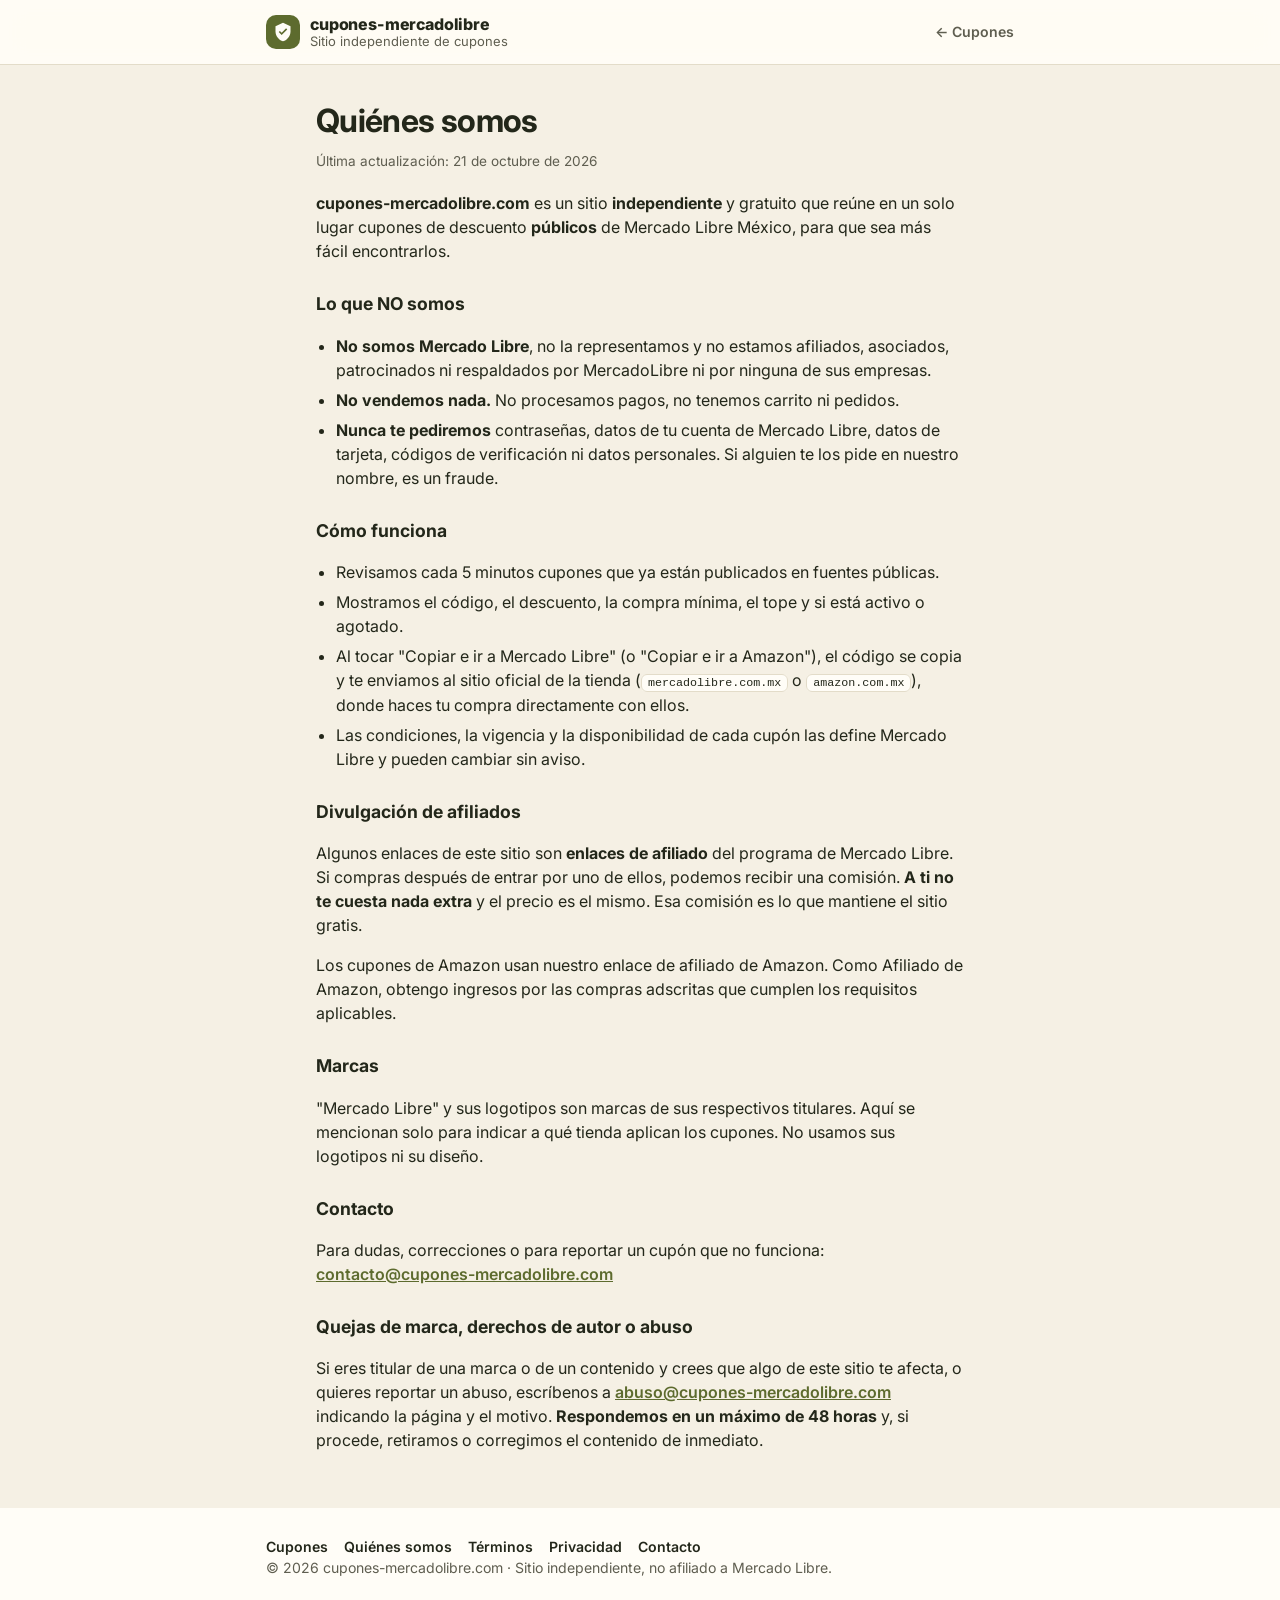
==== commit 35efd572: "Enlace de Amazon para todos sus cupones y frase de Afiliado de Amazon - AMAZON = https://link.amazon" ====
--- a/acerca.html
+++ b/acerca.html
@@ -10,7 +10,7 @@
   <link rel="preconnect" href="https://fonts.googleapis.com">
   <link rel="preconnect" href="https://fonts.gstatic.com" crossorigin>
   <link href="https://fonts.googleapis.com/css2?family=Inter:wght@400;600;700;800&display=swap" rel="stylesheet">
-  <link rel="stylesheet" href="styles.css?v=11">
+  <link rel="stylesheet" href="styles.css?v=14">
 </head>
 <body>
   <header class="top">
@@ -37,12 +37,13 @@
     <ul>
       <li>Revisamos cada 5 minutos cupones que ya están publicados en fuentes públicas.</li>
       <li>Mostramos el código, el descuento, la compra mínima, el tope y si está activo o agotado.</li>
-      <li>Al tocar "Copiar e ir a Mercado Libre", el código se copia y te enviamos al sitio oficial de Mercado Libre (<code>mercadolibre.com.mx</code>), donde haces tu compra directamente con ellos.</li>
+      <li>Al tocar "Copiar e ir a Mercado Libre" (o "Copiar e ir a Amazon"), el código se copia y te enviamos al sitio oficial de la tienda (<code>mercadolibre.com.mx</code> o <code>amazon.com.mx</code>), donde haces tu compra directamente con ellos.</li>
       <li>Las condiciones, la vigencia y la disponibilidad de cada cupón las define Mercado Libre y pueden cambiar sin aviso.</li>
     </ul>
 
     <h2 id="afiliados">Divulgación de afiliados</h2>
     <p>Algunos enlaces de este sitio son <strong>enlaces de afiliado</strong> del programa de Mercado Libre. Si compras después de entrar por uno de ellos, podemos recibir una comisión. <strong>A ti no te cuesta nada extra</strong> y el precio es el mismo. Esa comisión es lo que mantiene el sitio gratis.</p>
+    <p>Los cupones de Amazon usan nuestro enlace de afiliado de Amazon. Como Afiliado de Amazon, obtengo ingresos por las compras adscritas que cumplen los requisitos aplicables.</p>
 
     <h2>Marcas</h2>
     <p>"Mercado Libre" y sus logotipos son marcas de sus respectivos titulares. Aquí se mencionan solo para indicar a qué tienda aplican los cupones. No usamos sus logotipos ni su diseño.</p>
--- a/styles.css
+++ b/styles.css
@@ -117,11 +117,7 @@
   background: var(--card);
   border-radius: 18px;
   padding: 18px;
-  animation: entrar 360ms var(--ease-out) both;
-  animation-delay: calc(min(var(--i, 0), 8) * 45ms);
-}
-@keyframes entrar { from { opacity: 0; transform: translateY(8px); } }
-.sin-animar .cupon { animation: none; }
+}
 
 .cupon-cabeza { display: flex; justify-content: space-between; align-items: center; gap: 12px; margin-bottom: -6px; }
 .cupon-cat { display: block; font-size: .875rem; font-weight: 600; color: var(--muted); }
@@ -196,6 +192,26 @@
 .es-historial { padding: 14px 16px; gap: 10px; }
 .es-historial .monto { font-size: 1.6rem; }
 .es-historial .codigo { height: 44px; }
+
+/* ---------- Temporadas de ofertas ---------- */
+.temporadas { margin-top: 8px; }
+.temp-lista { list-style: none; margin: 0; padding: 0; display: grid; gap: 10px; }
+.temp-lista li { position: relative; background: var(--card); border-radius: 18px; padding: 18px; }
+.temp-lista h3 { margin: 0; font-size: 1.15rem; letter-spacing: -.01em; }
+.temp-fecha { margin: 2px 0 0; color: var(--accent); font-weight: 700; }
+.temp-lista p:not(.temp-fecha) { margin: 8px 0 0; color: var(--muted); }
+.temp-estado:not(:empty) {
+  display: inline-block; margin-top: 12px; padding: 4px 11px; border-radius: 999px;
+  background: var(--accent-soft); color: var(--accent); font-size: .85rem; font-weight: 700;
+}
+.temp-lista .en-curso .temp-estado { background: var(--ml); color: #2b2a1e; }
+.temp-lista .terminada { opacity: .6; }
+.temp-faq { margin-top: 12px; background: var(--card); border-radius: 18px; padding: 4px 18px; }
+.temp-faq details:first-child { border-top: 0; }
+
+@media (min-width: 720px) {
+  .temp-lista { grid-template-columns: repeat(2, 1fr); }
+}
 
 /* ---------- Opiniones (sección aparte) ---------- */
 .opiniones { margin-top: 8px; }
@@ -221,6 +237,183 @@
 
 @media (min-width: 720px) {
   .lista { grid-template-columns: repeat(2, 1fr); }
+}
+
+/* ---------- Perrito habanero ---------- */
+.perrito {
+  position: fixed; left: 0; bottom: max(8px, env(safe-area-inset-bottom)); z-index: 15;
+  width: 92px; pointer-events: none;
+}
+.perrito-cuerpo {
+  display: block; width: 92px; height: 77px; padding: 0; border: 0; background: none; cursor: pointer;
+  pointer-events: auto; -webkit-tap-highlight-color: transparent;
+}
+.perrito-cuerpo:focus-visible { outline-offset: 0; }
+.perrito svg { width: 100%; height: 100%; overflow: visible; transition: transform 200ms var(--ease-out); }
+.perrito.a-la-izquierda svg { transform: scaleX(-1); }
+
+/* Colores: blanco cálido con sombras marfil, collar verde oliva y placa amarilla */
+.perrito .p-sombra { fill: rgba(35, 39, 26, .09); }
+/* Sin bordes por pieza: el contorno sale de la silueta completa (drop-shadow), así no se ven costuras. */
+.perrito .p-pata rect, .perrito .p-pelo, .perrito .p-torso, .perrito .p-cola circle, .perrito .p-craneo { fill: #fffdf7; }
+.perrito .p-hocico { fill: #fffdf7; stroke: #e4d9c2; stroke-width: 1.2; }
+.perrito svg { filter: drop-shadow(0 0 .7px #a99c7d) drop-shadow(0 0 .7px #a99c7d) drop-shadow(0 3px 4px rgba(35, 39, 26, .12)); }
+.perrito .p-oreja { fill: #f3ead9; stroke: #e2d6bd; stroke-width: 1.2; }
+.perrito .p-nariz, .perrito .p-ojo { fill: #23271a; }
+.perrito .p-brillo { fill: #fff; }
+.perrito .p-chapeta { fill: #f2b3aa; opacity: .55; }
+.perrito .p-collar { fill: none; stroke: var(--accent); stroke-width: 5; stroke-linecap: round; }
+.perrito .p-placa { fill: var(--ml); stroke: #c9b400; stroke-width: 1; }
+.perrito .p-boca-cerrada { fill: none; stroke: #23271a; stroke-width: 1.6; stroke-linecap: round; }
+.perrito .p-boca-abierta { display: none; }
+.perrito .p-boca-abierta ellipse:first-child { fill: #6e2f2f; }
+.perrito .p-lengua { fill: #e98b8b; }
+
+/* Movimiento: la cola se mueve siempre; las patas, al caminar; la cabeza, al ladrar */
+.perrito .p-cola { transform-origin: 32px 56px; animation: cola 900ms ease-in-out infinite alternate; }
+.perrito .p-pata { transform-box: fill-box; transform-origin: 50% 8%; }
+.perrito.caminando .p-pata-1, .perrito.caminando .p-pata-4 { animation: paso 320ms ease-in-out infinite alternate; }
+.perrito.caminando .p-pata-2, .perrito.caminando .p-pata-3 { animation: paso 320ms ease-in-out infinite alternate-reverse; }
+.perrito.caminando .p-cuerpo { animation: trote 320ms ease-in-out infinite alternate; }
+.perrito .p-cabeza { transform-origin: 86px 58px; }
+.perrito.ladrando .p-cabeza { animation: guau 380ms var(--ease-out) 2; }
+.perrito.ladrando .p-boca-abierta { display: inline; }
+.perrito.ladrando .p-boca-cerrada { display: none; }
+.perrito.ladrando .p-cola { animation-duration: 260ms; }
+@keyframes cola { from { transform: rotate(-8deg); } to { transform: rotate(10deg); } }
+@keyframes paso { from { transform: rotate(-16deg); } to { transform: rotate(16deg); } }
+@keyframes trote { from { transform: translateY(0); } to { transform: translateY(-2px); } }
+@keyframes guau { 40% { transform: rotate(-9deg) translateY(-2px); } }
+
+/* Sentado: el cuerpo se inclina hacia atrás, las patas de atrás se vuelven el anca */
+.perrito .p-anca { fill: #fffdf7; opacity: 0; transition: opacity 200ms ease; }
+.perrito .p-cuerpo { transform-origin: 36px 84px; transition: transform 260ms var(--ease-out); }
+.perrito .p-pata-1, .perrito .p-pata-2 { transition: opacity 200ms ease; }
+.perrito .p-pata-3 rect, .perrito .p-pata-4 rect { transform-box: fill-box; transform-origin: 50% 100%; transition: transform 260ms var(--ease-out); }
+.perrito.sentado .p-anca { opacity: 1; }
+.perrito.sentado .p-pata-1, .perrito.sentado .p-pata-2 { opacity: 0; }
+.perrito.sentado .p-cuerpo { transform: rotate(-14deg); }
+.perrito.sentado .p-pata-3 rect, .perrito.sentado .p-pata-4 rect { transform: scaleY(1.5); }
+
+/* En el celular, mientras deslizas, se agacha y baja para no estorbar */
+.perrito-cuerpo { transition: transform 280ms var(--ease-out); }
+.perrito.agachado .perrito-cuerpo { transform: translateY(62%); }
+.perrito-globo { transition: opacity 150ms ease; }
+.perrito.agachado .perrito-globo { opacity: 0; }
+
+/* Globo de texto */
+.perrito-globo {
+  position: absolute; bottom: calc(100% + 6px); left: 6px;
+  display: flex; align-items: flex-start; gap: 6px;
+  width: max-content; max-width: min(260px, calc(100vw - 32px));
+  padding: 10px 8px 10px 14px; border-radius: 16px;
+  background: var(--text); color: var(--card);
+  font-size: .92rem; font-weight: 600; line-height: 1.35;
+  pointer-events: auto;
+  transform-origin: 24px 100%;
+  animation: globo 260ms var(--ease-out);
+}
+.perrito-globo::after {
+  content: ""; position: absolute; top: 100%; left: 26px;
+  border: 7px solid transparent; border-top-color: var(--text);
+}
+.perrito.globo-derecha .perrito-globo { left: auto; right: 6px; transform-origin: calc(100% - 24px) 100%; }
+.perrito.globo-derecha .perrito-globo::after { left: auto; right: 26px; }
+.perrito-cerrar {
+  flex: none; width: 24px; height: 24px; margin-top: -2px; border: 0; border-radius: 50%;
+  background: rgba(255, 253, 247, .14); color: inherit; font-size: 1rem; line-height: 1; cursor: pointer;
+}
+@keyframes globo { from { opacity: 0; transform: scale(.85) translateY(6px); } }
+.mostrar-perrito { background: none; border: 0; padding: 0; color: inherit; font: inherit; text-decoration: underline; cursor: pointer; }
+
+/* ---------- Animaciones de los cupones ---------- */
+/* Aparecen al entrar en pantalla (solo si el script corre; sin él, se ven normales). */
+.js-anim .cupon:not(.esqueleto) { opacity: 0; transform: translateY(22px) scale(.98); transition: opacity 420ms var(--ease-out), transform 420ms var(--ease-out); transition-delay: var(--retraso, 0ms); }
+.js-anim .cupon.visible { opacity: 1; transform: none; }
+.sin-animar .cupon { transition: none; }
+
+/* Al copiar: el código sube en su lugar y el recorte se "sella" */
+.codigo.revela { animation: sello 420ms var(--ease-out); }
+.codigo.revela .codigo-txt { animation: subir 360ms var(--ease-out); }
+@keyframes sello { 30% { transform: scale(1.03); } }
+@keyframes subir { from { opacity: 0; transform: translateY(60%); } }
+
+/* Flecha del botón */
+.btn .flecha { width: 18px; height: 18px; margin-left: 8px; fill: currentColor; flex: none; transition: transform 200ms var(--ease-out); }
+
+/* Me gusta: un anillo sale del corazón */
+.like { position: relative; }
+.like.activo::after {
+  content: ""; position: absolute; left: 12px; top: 50%; width: 20px; height: 20px; margin-top: -10px;
+  border-radius: 50%; border: 2px solid var(--heart); opacity: 0; animation: anillo 480ms var(--ease-out);
+}
+@keyframes anillo { from { opacity: .8; transform: scale(.4); } to { opacity: 0; transform: scale(1.8); } }
+
+@media (hover: hover) and (pointer: fine) {
+  .js-anim .cupon.visible { transition: opacity 420ms var(--ease-out), transform 220ms var(--ease-out), box-shadow 220ms var(--ease-out); }
+  /* Inclinación 3D que sigue al mouse (--rx y --ry los pone app.js) */
+  .js-anim .cupon.visible:not(.es-apagado):hover {
+    transform: perspective(900px) rotateX(var(--rx, 0deg)) rotateY(var(--ry, 0deg)) translateY(-4px);
+    box-shadow: 0 7px 0 -1px #e4d9c1, 0 28px 38px -18px rgba(35, 39, 26, .5);
+  }
+  .btn:hover .flecha { transform: translateX(4px); }
+}
+
+@media (max-width: 560px) {
+  .toast { bottom: 84px; }
+  .perrito, .perrito-cuerpo { width: 76px; }
+  .perrito-cuerpo { height: 64px; }
+}
+
+@media (prefers-reduced-motion: reduce) {
+  .perrito .p-cola, .perrito.caminando .p-pata, .perrito.caminando .p-cuerpo, .perrito.ladrando .p-cabeza, .perrito-globo { animation: none; }
+  .js-anim .cupon:not(.esqueleto) { opacity: 1; transform: none; transition: none; }
+  .codigo.revela, .codigo.revela .codigo-txt, .like.activo::after { animation: none; }
+}
+
+/* ---------- Relieve tipo 3D ---------- */
+/* La tarjeta tiene contorno y un "grosor" debajo, como una pieza física; el botón se hunde al presionarlo. */
+.cupon {
+  border: 1.5px solid #e1d6bd;
+  box-shadow: 0 5px 0 -1px #e4d9c1, 0 18px 30px -18px rgba(35, 39, 26, .45);
+}
+.cupon.esqueleto { border-color: transparent; box-shadow: none; }
+.cupon.es-apagado { box-shadow: 0 3px 0 -1px #e9e1cf; }
+.btn {
+  position: relative; overflow: hidden;
+  box-shadow: 0 4px 0 #3f4a1c, inset 0 1px 0 rgba(255, 253, 247, .22);
+  transition: transform 120ms var(--ease-out), box-shadow 120ms var(--ease-out), filter 150ms ease, opacity 150ms ease;
+}
+.btn:active { transform: translateY(3px); box-shadow: 0 1px 0 #3f4a1c, inset 0 1px 0 rgba(255, 253, 247, .22); }
+.btn.full { margin-bottom: 4px; }
+.tienda { box-shadow: 0 2px 0 #cdb800; }
+.es-apagado .tienda { box-shadow: none; }
+.codigo { box-shadow: inset 0 2px 4px rgba(35, 39, 26, .07); }
+.like { box-shadow: 0 2px 0 var(--line); }
+.like:active { transform: translateY(2px); box-shadow: none; }
+
+/* Destello de luz que cruza el botón cada pocos segundos */
+.btn.full::after {
+  content: ""; position: absolute; inset: 0; pointer-events: none;
+  background: linear-gradient(105deg, transparent 35%, rgba(255, 253, 247, .32) 50%, transparent 65%);
+  transform: translateX(-130%);
+  animation: destello 6s ease-in-out infinite;
+  animation-delay: calc(var(--retraso, 0ms) + 1.2s);
+}
+@keyframes destello { 0%, 72% { transform: translateX(-130%); } 100% { transform: translateX(130%); } }
+
+/* La etiqueta amarilla aparece de golpe y "Vence hoy" late */
+.js-anim .cupon.visible .tienda { animation: pop 460ms var(--ease-out) both; animation-delay: calc(var(--retraso, 0ms) + 180ms); }
+@keyframes pop { from { opacity: 0; transform: scale(.6) rotate(-6deg); } }
+.vence .pronto::before {
+  content: ""; display: inline-block; width: 7px; height: 7px; margin-right: 6px; border-radius: 50%;
+  background: var(--warn); vertical-align: 1px; animation: latir 1.6s ease-in-out infinite;
+}
+@keyframes latir { 50% { transform: scale(1.6); opacity: .35; } }
+
+@media (prefers-reduced-motion: reduce) {
+  .btn.full::after, .vence .pronto::before, .js-anim .cupon.visible .tienda { animation: none; }
+  .btn.full::after { display: none; }
 }
 
 /* Esqueleto de carga */
